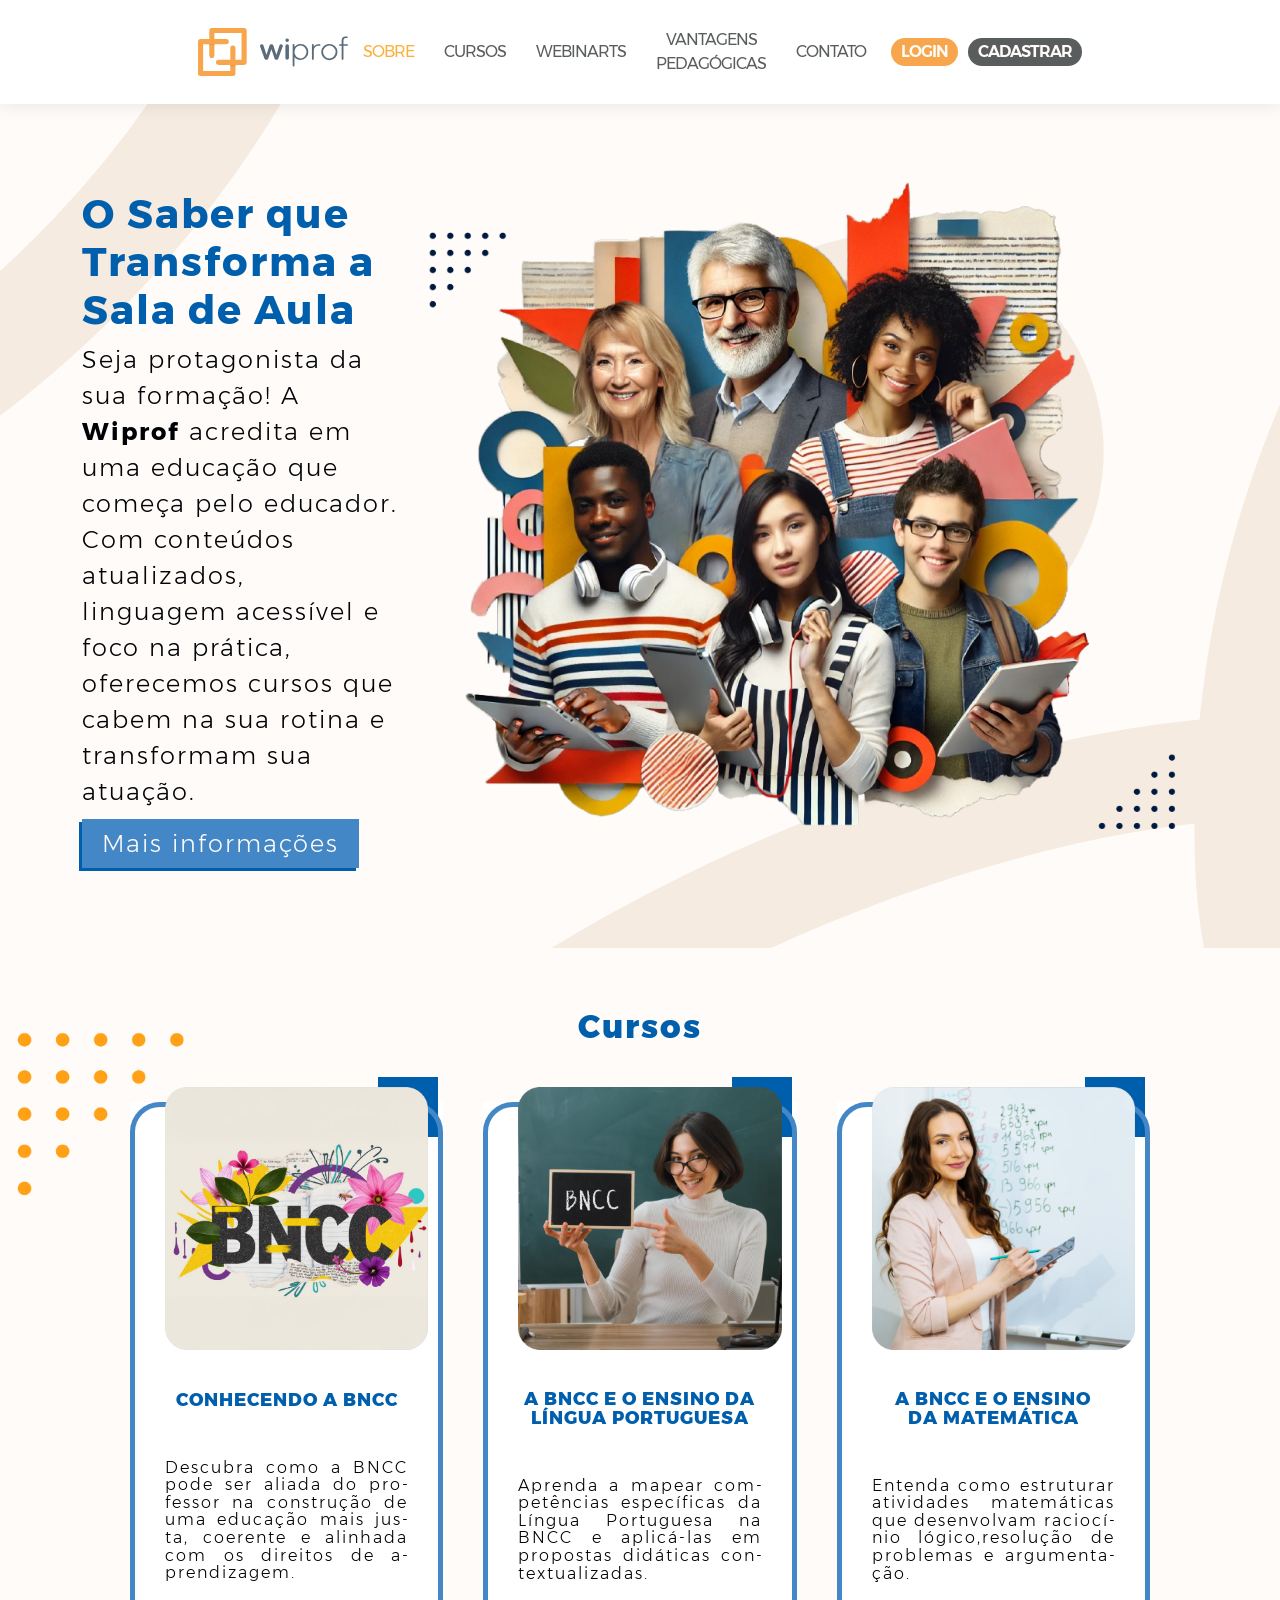
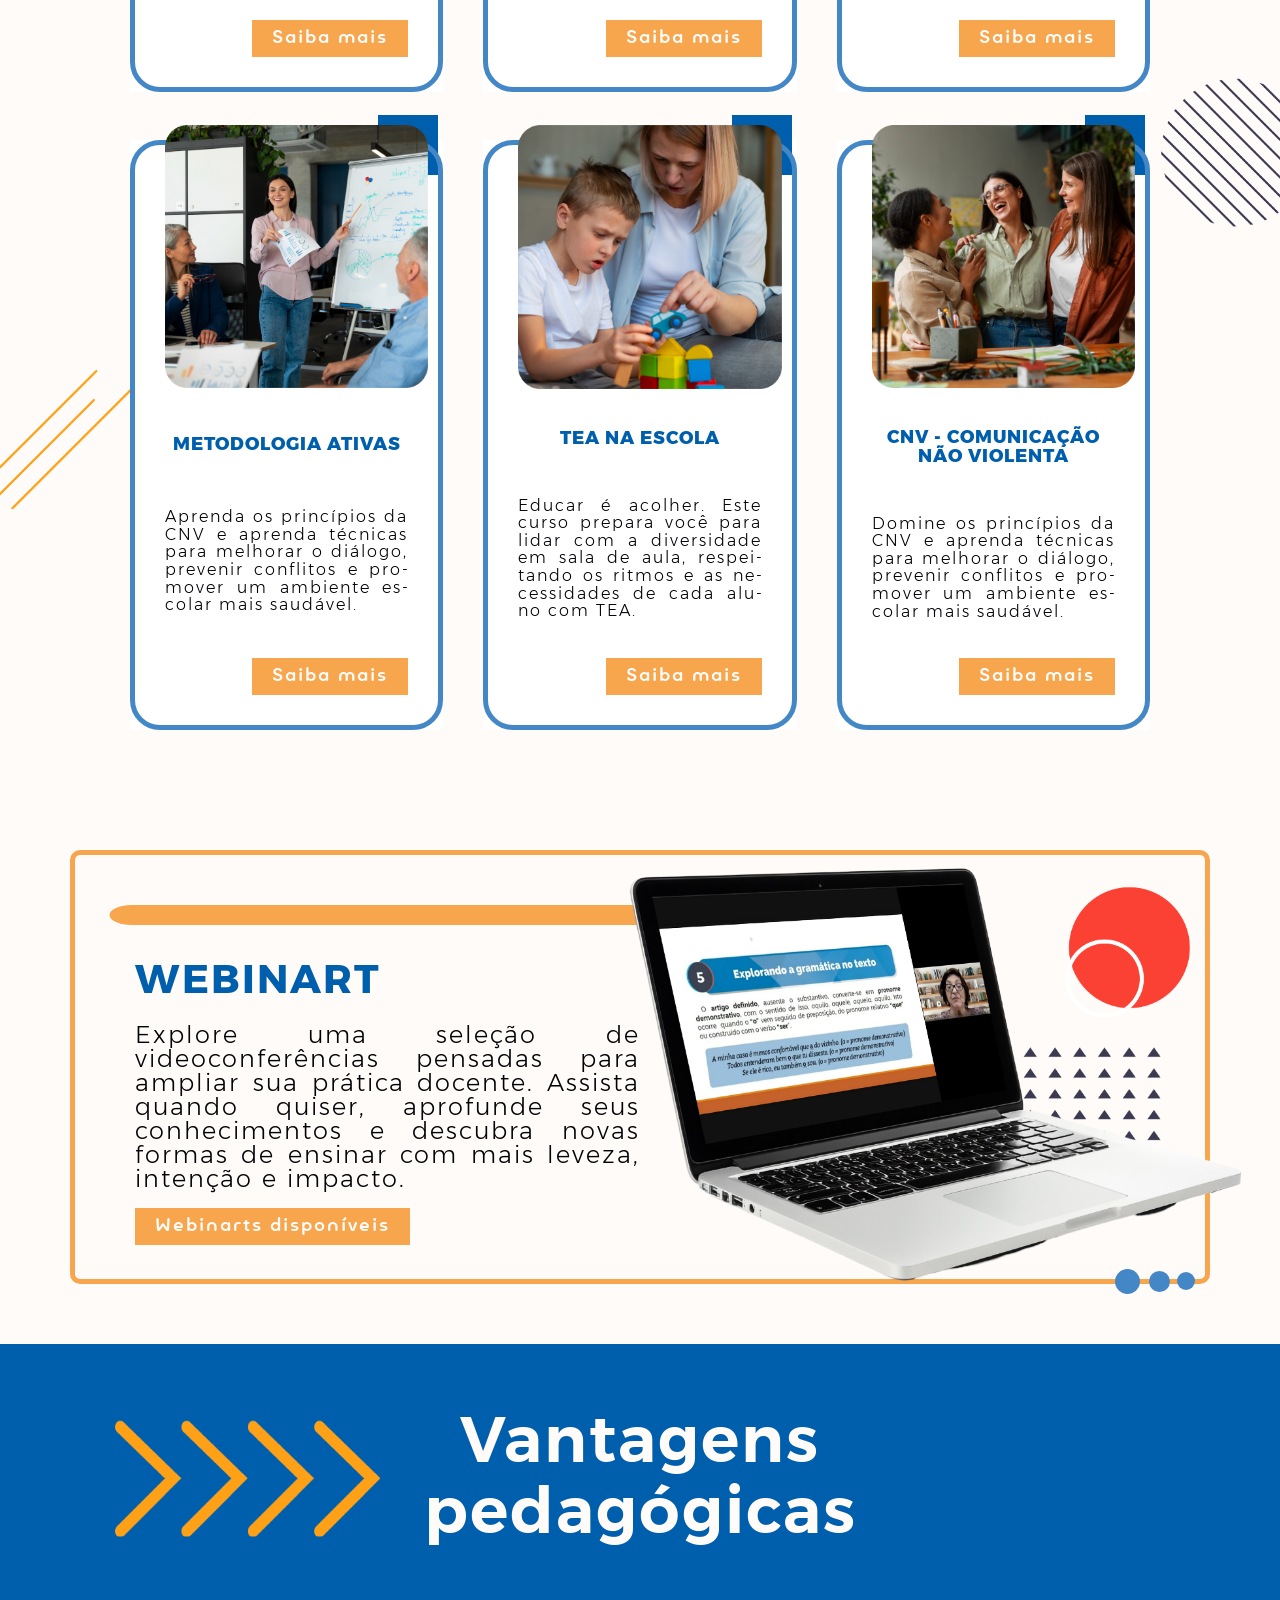
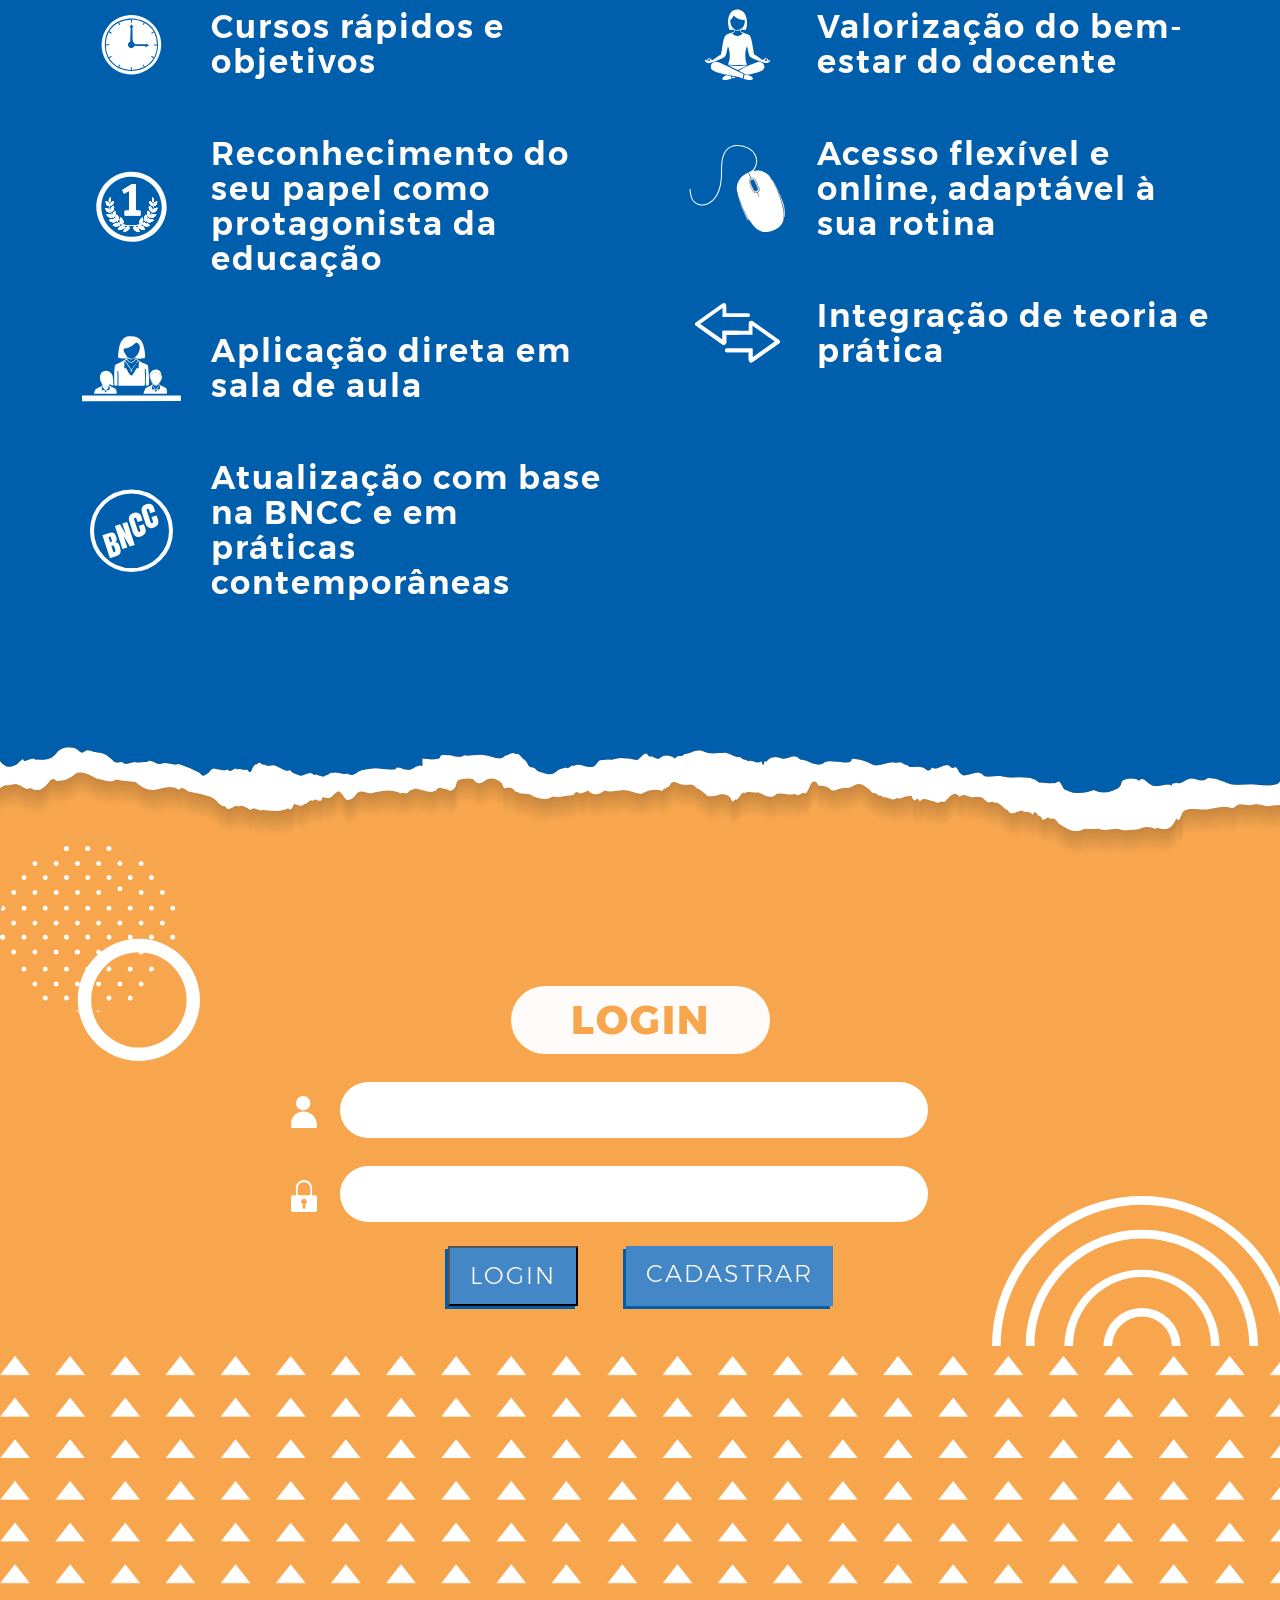
==== index.html @ 59563b8e "init" ====
<!doctype html>
<html lang="en">
  <head>
    <meta charset="utf-8" />
    <meta content="width=device-width, initial-scale=1.0" name="viewport" />
    <title>Index - Company Bootstrap Template</title>
    <meta name="description" content="" />
    <meta name="keywords" content="" />

    <!-- Favicons -->
    <link href="assets/img/favicon.png" rel="icon" />
    <link href="assets/img/apple-touch-icon.png" rel="apple-touch-icon" />

    <!-- Fonts -->
    <link href="https://fonts.googleapis.com" rel="preconnect" />
    <link href="https://fonts.gstatic.com" rel="preconnect" crossorigin />
    <link
      href="https://fonts.googleapis.com/css2?family=Roboto:ital,wght@0,100;0,300;0,400;0,500;0,700;0,900;1,100;1,300;1,400;1,500;1,700;1,900&family=Raleway:ital,wght@0,100;0,200;0,300;0,400;0,500;0,600;0,700;0,800;0,900;1,100;1,200;1,300;1,400;1,500;1,600;1,700;1,800;1,900&family=Nunito:ital,wght@0,200;0,300;0,400;0,500;0,600;0,700;0,800;0,900;1,200;1,300;1,400;1,500;1,600;1,700;1,800;1,900&display=swap"
      rel="stylesheet"
    />

    <!-- Vendor CSS Files -->
    <link
      href="assets/vendor/bootstrap/css/bootstrap.min.css"
      rel="stylesheet"
    />
    <link
      href="assets/vendor/bootstrap-icons/bootstrap-icons.css"
      rel="stylesheet"
    />
    <link href="assets/vendor/aos/aos.css" rel="stylesheet" />
    <link
      href="assets/vendor/glightbox/css/glightbox.min.css"
      rel="stylesheet"
    />
    <link href="assets/vendor/swiper/swiper-bundle.min.css" rel="stylesheet" />

    <script src="assets/components/WiCursoComponent.js" defer></script>
    <script src="assets/components/WiPedagogicalAdvantage.js" defer></script>

    <!-- Main CSS File -->
    <link href="assets/css/main.css" rel="stylesheet" />
  </head>

  <body class="index-page">
    <header id="header" class="header d-flex align-items-center sticky-top">
      <div
        class="container position-relative d-flex align-items-center justify-content-end justify-content-lg-center"
      >
        <nav id="navmenu" class="navmenu">
          <ul>
            <li>
              <img
                class="logo"
                src="assets/img/logo.svg"
                alt="logo do wiquadro"
              />
            </li>
            <li><a href="#project" class="active">Sobre</a></li>
            <li><a href="#locale">Cursos</a></li>
            <li><a href="#galery">Webinarts</a></li>
            <li>
              <a href="#contest">Vantagens<br />pedagógicas</a>
            </li>
            <li><a href="#student">Contato</a></li>
            <li><a class="header-button login" href="#student">LOGIN</a></li>
            <li>
              <a class="header-button signup" href="#student">CADASTRAR</a>
            </li>
          </ul>
          <i class="mobile-nav-toggle d-lg-none bi bi-list"></i>
        </nav>
      </div>
    </header>

    <!-- Hero Section -->
    <section id="hero" class="hero section">
      <div class="container">
        <div class="row">
          <div
            class="folder-item d-flex justify-content-center align-items-center"
          >
            <div class="text" data-aos="fade-right" data-aos-delay="100">
              <h1 class="secondary-color bold">
                O Saber que Transforma a Sala de Aula
              </h1>
              <p>
                Seja protagonista da sua formação! A
                <b class="bold">Wiprof</b> acredita em uma educação que começa
                pelo educador. Com conteúdos atualizados, linguagem acessível e
                foco na prática, oferecemos cursos que cabem na sua rotina e
                transformam sua atuação.
              </p>
              <a href="" class="btn-secondary"> Mais informações </a>
            </div>

            <div class="container" data-aos="fade-left" data-aos-delay="100">
              <img
                id="imagem-hero"
                src="assets/img/hero.png"
                alt="Imagem principal"
              />
            </div>
          </div>
        </div>
      </div>
    </section>
    <!-- /Hero Section -->

    <!-- Course Section -->
    <section id="course" class="course section">
      <img
        src="assets/img/top.png"
        alt="imagem de fundo cheio de bolinhas formando triangulo"
      />
      <img src="assets/img/middle-1.png" alt="três linhas amarelas paralelas" />
      <img
        src="assets/img/middle-2.png"
        alt=" linhas paralelas formando um circulo"
      />
      <div class="container" data-aos="fade-up" data-aos-delay="100">
        <div class="row position-relative">
          <div class="col-12">
            <h2 class="secondary-color text-center">Cursos</h2>

            <div class="swiper swiper-0 init-swiper mx-5">
              <div class="swiper-wrapper pt-5">
                <wi-curso
                  class="swiper-slide"
                  src="assets/img/cursos/1.png"
                  alt="curso conhecendo a bncc"
                  title="CONHECENDO A BNCC"
                  description="Des&shy;cu&shy;bra co&shy;mo a BNCC po&shy;de ser
                  a&shy;li&shy;a&shy;da do pro&shy;fes&shy;sor na cons&shy;tru&shy;ção
                  de u&shy;ma e&shy;du&shy;ca&shy;ção mais jus&shy;ta, co&shy;e&shy;ren&shy;te
                  e a&shy;li&shy;nha&shy;da com os di&shy;rei&shy;tos de
                  a&shy;pren&shy;di&shy;za&shy;gem."
                  button-text="Saiba mais"
                  href="/course.html#1"
                >
                </wi-curso>

                <wi-curso
                  class="swiper-slide"
                  src="assets/img/cursos/2.png"
                  alt="curso a bncc e o ensino da língua portuguesa"
                  title="A BNCC E O ENSINO DA<br>LÍNGUA PORTUGUESA"
                  description="A&shy;pren&shy;da a ma&shy;pe&shy;ar
                  com&shy;pe&shy;tên&shy;ci&shy;as e&shy;spe&shy;cí&shy;fi&shy;cas
                  da Língua Por&shy;tu&shy;gue&shy;sa na BNCC e a&shy;pli&shy;cá-las
                  em pro&shy;pos&shy;tas di&shy;dá&shy;ti&shy;cas
                  con&shy;tex&shy;tu&shy;a&shy;li&shy;za&shy;das."
                  button-text="Saiba mais"
                  href="/course.html#2"
                >
                </wi-curso>

                <wi-curso
                  class="swiper-slide"
                  src="assets/img/cursos/3.png"
                  alt="curso a bncc e o ensino<br>da matemática"
                  title="A BNCC E O ENSINO<br>DA MATEMÁTICA"
                  description="En&shy;ten&shy;da co&shy;mo es&shy;tru&shy;tu&shy;rar
                  a&shy;ti&shy;vi&shy;da&shy;des ma&shy;te&shy;má&shy;ti&shy;cas que
                  de&shy;sen&shy;vol&shy;vam ra&shy;ci&shy;o&shy;cí&shy;nio
                  ló&shy;gi&shy;co,re&shy;so&shy;lu&shy;ção de pro&shy;ble&shy;mas e
                  ar&shy;gu&shy;men&shy;ta&shy;ção."
                  button-text="Saiba mais"
                  href="/course.html#3"
                >
                </wi-curso>
              </div>
            </div>

            <div
              class="position-absolute swiper-button-prev swiper-button-prev-0"
            ></div>
            <div
              class="position-absolute swiper-button-next swiper-button-next-0"
            ></div>
          </div>
        </div>

        <div class="row position-relative">
          <div class="col-12">
            <div class="swiper swiper-1 init-swiper mx-5">
              <div class="swiper-wrapper pt-5">
                <wi-curso
                  class="swiper-slide"
                  src="assets/img/cursos/4.png"
                  alt="curso metodologia ativas"
                  title="METODOLOGIA ATIVAS"
                  description="A&shy;pren&shy;da os prin&shy;cí&shy;pi&shy;os da CNV e
                  a&shy;pren&shy;da téc&shy;ni&shy;cas pa&shy;ra me&shy;lho&shy;rar o
                  di&shy;á&shy;lo&shy;go, pre&shy;ve&shy;nir con&shy;fli&shy;tos e
                  pro&shy;mo&shy;ver um am&shy;bi&shy;en&shy;te es&shy;co&shy;lar 
                  ma&shy;is sa&shy;u&shy;dá&shy;vel."
                  button-text="Saiba mais"
                  href="/course.html#4"
                >
                </wi-curso>

                <wi-curso
                  class="swiper-slide"
                  src="assets/img/cursos/5.png"
                  alt="curso tea na escola"
                  title="TEA NA ESCOLA"
                  description="E&shy;du&shy;car é a&shy;co&shy;lher. Es&shy;te cur&shy;so
                    pre&shy;pa&shy;ra vo&shy;cê pa&shy;ra li&shy;dar com a
                    di&shy;ver&shy;si&shy;da&shy;de em sa&shy;la de au&shy;la,
                    res&shy;pei&shy;tan&shy;do os ri&shy;tmos e as
                    ne&shy;ces&shy;si&shy;da&shy;des de ca&shy;da a&shy;lu&shy;no
                    com TEA."
                  button-text="Saiba mais"
                  href="/course.html#5"
                >
                </wi-curso>

                <wi-curso
                  class="swiper-slide"
                  src="assets/img/cursos/6.png"
                  alt="curso cnv - comunicação não violenta"
                  title="CNV - COMUNICAÇÃO<br>NÃO VIOLENTA"
                  description="Do&shy;mi&shy;ne os prin&shy;cí&shy;pi&shy;os da CNV e
                  a&shy;pren&shy;da téc&shy;ni&shy;cas pa&shy;ra me&shy;lho&shy;rar o
                  di&shy;á&shy;lo&shy;go, pre&shy;ve&shy;nir con&shy;fli&shy;tos e
                  pro&shy;mo&shy;ver um am&shy;bi&shy;en&shy;te es&shy;co&shy;lar mais
                  sa&shy;u&shy;dá&shy;vel."
                  button-text="Saiba mais"
                  href="/course.html#6"
                >
                </wi-curso>
              </div>
            </div>

            <div
              class="position-absolute swiper-button-prev swiper-button-prev-1"
            ></div>
            <div
              class="position-absolute swiper-button-next swiper-button-next-1"
            ></div>
          </div>
        </div>
      </div>
    </section>
    <!-- /Course Section -->

    <!-- Webinart Section -->
    <section id="webinart" class="webinart section">
      <div class="container position-relative">
        <div class="row">
          <div
            class="folder-item d-flex justify-content-center align-items-center"
          >
            <div class="text" data-aos="fade-right" data-aos-delay="100">
              <h1 class="secondary-color bold">WEBINART</h1>
              <p>
                Explore uma seleção de videoconferências pensadas para ampliar
                sua prática docente. Assista quando quiser, aprofunde seus
                conhecimentos e descubra novas formas de ensinar com mais
                leveza, intenção e impacto.
              </p>
              <a href="" class="btn-tertiary"> Webinarts disponíveis </a>
            </div>

            <div class="container" data-aos="fade-left" data-aos-delay="100">
              <img src="assets/img/notebook.png" alt="Notebook aberto" />
            </div>
          </div>
        </div>

        <div class="balls"></div>
      </div>
    </section>
    <!-- /Webinart Section -->

    <!-- Advantages Section -->
    <section
      id="advantages"
      class="advantages section background-secondary pb-0"
    >
      <div class="container">
        <div
          class="ct-arrows d-flex align-items-center justify-content-center mb-5"
        >
          <div class="arrows"></div>
          <h1 class="text-center">Vantagens<br />pedagógicas</h1>
        </div>

        <div class="row-2 d-flex mt-5 gap-5">
          <div class="col-6 d-flex flex-column gap-5">
            <wi-pedagogical-advantage
              src="assets/img/icons/clock.svg"
              alt="Imagem de um relógio"
              description="Cursos rápidos e objetivos"
            >
            </wi-pedagogical-advantage>

            <wi-pedagogical-advantage
              src="assets/img/icons/first.svg"
              alt="Imagem de primeiro lugar"
              description="Reconhecimento do seu papel como protagonista da educação"
            >
            </wi-pedagogical-advantage>

            <wi-pedagogical-advantage
              src="assets/img/icons/class.svg"
              alt="Imagem professora e alunos"
              description="Aplicação direta em sala de aula"
            >
            </wi-pedagogical-advantage>

            <wi-pedagogical-advantage
              src="assets/img/icons/bncc.svg"
              alt="Imagem siglas BNCC"
              description="Atualização com base na BNCC e em práticas contemporâneas"
            >
            </wi-pedagogical-advantage>
          </div>

          <div class="col-6 d-flex flex-column gap-5">
            <wi-pedagogical-advantage
              src="assets/img/icons/ioga.svg"
              alt="Imagem pessoa medidanto"
              description="Valorização do bem-estar do docente"
            >
            </wi-pedagogical-advantage>

            <wi-pedagogical-advantage
              src="assets/img/icons/mouse.svg"
              alt="Imagem de um mouse"
              description="Acesso flexível e online, adaptável à sua rotina"
            >
            </wi-pedagogical-advantage>

            <wi-pedagogical-advantage
              src="assets/img/icons/setas.svg"
              alt="Imagem de setas se conectando"
              description="Integração de teoria e prática"
            >
            </wi-pedagogical-advantage>
          </div>
        </div>
      </div>
    </section>
    <!-- /Advantages Section -->

    <!-- Login Section -->
    <section id="login" class="login section background-tertiary pb-0">
      <img src="assets/img/barra.svg" alt="barra de fundo" />
      <div class="row position-relative">
        <div class="container">
          <div
            class="d-flex flex-column align-items-center justify-content-center"
          >
            <h1>LOGIN</h1>
            <form
              class="form w-100"
              data-name="Login"
              action="https://wiquadro.com.br/site/login"
              method="POST"
              name="wf-form-Login"
            >
              <div class="form-group">
                <label for="LoginForm_username">
                  <img src="assets/img/user.svg" alt="Icone de usuário" />
                </label>
                <input
                  type="email"
                  name="LoginForm[username]"
                  id="LoginForm_username"
                />
              </div>
              <div class="form-group pt-2 pb-4">
                <label for="LoginForm_password">
                  <img src="assets/img/lock.svg" alt="Icone de cadeado" />
                </label>
                <input
                  type="password"
                  name="LoginForm[password]"
                  id="LoginForm_password"
                />
              </div>

              <div class="d-flex justify-content-between z-1 gap-5">
                <button class="btn-secondary" type="submit">LOGIN</button>
                <a
                  class="btn-secondary"
                  href="http://wiquadro.com.br/site/registro/tipo/aluno"
                >
                  CADASTRAR
                </a>
              </div>
            </form>
          </div>
          <div class="bg-down"></div>
          <div class="bg-down-1"></div>
          <div class="bg-down-2"></div>
        </div>
      </div>
    </section>
    <!-- /Login Section -->

    <!-- Scroll Top -->
    <a
      href="#"
      id="scroll-top"
      class="scroll-top d-flex align-items-center justify-content-center"
      ><i class="bi bi-arrow-up-short"></i
    ></a>

    <!-- Vendor JS Files -->
    <script src="assets/vendor/bootstrap/js/bootstrap.bundle.min.js"></script>
    <script src="assets/vendor/aos/aos.js"></script>
    <script src="https://cdn.jsdelivr.net/npm/swiper@11/swiper-bundle.min.js"></script>
    <script src="assets/vendor/glightbox/js/glightbox.min.js"></script>

    <!-- Main JS File -->
    <script src="assets/js/main.js"></script>
  </body>
</html>
---- assets/css/main.css ----
/*--------------------------------------------------------------
# FONTS
--------------------------------------------------------------*/
@font-face {
  font-family: 'Montserrat';
  src: url('../fonts/Montserrat-Light.ttf');
  font-weight: 200;
}
@font-face {
  font-family: 'Montserrat';
  src: url('../fonts/Montserrat-Regular.ttf');
  font-weight: normal;
}
@font-face {
  font-family: 'Montserrat';
  src: url('../fonts/Montserrat-SemiBold.ttf');
  font-weight: 600;
}
@font-face {
  font-family: 'Montserrat';
  src: url('../fonts/Montserrat-Bold.ttf');
  font-weight: bold;
}
@font-face {
  font-family: 'Montserrat';
  src: url('../fonts/Montserrat-ExtraBold.ttf');
  font-weight: 800;
}
@font-face {
  font-family: 'Ultima Bold';
  src: url('../fonts/Ultima Bold.ttf');
}

:root {
  --default-font: "Montserrat",  system-ui, -apple-system, "Segoe UI", Roboto, "Helvetica Neue", Arial, "Noto Sans", "Liberation Sans", sans-serif, "Apple Color Emoji", "Segoe UI Emoji", "Segoe UI Symbol", "Noto Color Emoji";
  --heading-font: "Montserrat", sans-serif;
  --title-font: "Montserrat", sans-serif;
  --nav-font: "Montserrat",  sans-serif;
}

:root { 
  --default-color: #000205;
  --default-color-rgba: rgb(255, 255, 255, 0.9);
  --primary-color: #fefbf8;
  --secondary-color: #005fad;
  --tertiary-color: #f7a64d;
  --heading-color: #5a5d5e;
  --contrast-color: #4487c7;
}

/* Nav Menu Colors - The following color variables are used specifically for the navigation menu. They are separate from the global colors to allow for more customization options */
:root {
  --nav-color: #5a5d5e;  /* The default color of the main navmenu links */
  --nav-hover-color: #fbb03b; /* Applied to main navmenu links when they are hovered over or active */
  --nav-mobile-background-color: #ffffff; /* Used as the background color for mobile navigation menu */
  --nav-dropdown-background-color: #ffffff; /* Used as the background color for dropdown items that appear when hovering over primary navigation items */
  --nav-dropdown-color: #444444; /* Used secfor navigation links of the dropdown items in the navigation menu. */
  --nav-dropdown-hover-color: #fbb03b; /* Similar to --nav-hover-color, this color is applied to dropdown navigation links when they are hovered over. */
}

/*--------------------------------------------------------------
# General Styling & Shared Classes
--------------------------------------------------------------*/
* {
  font-family: "Montserrat", sans-serif;
  font-weight: normal;
  font-style: normal;
  letter-spacing: 2px;
  font-weight: 200;
}
body {
  color: var(--heading-color);
  background-color: var(--primary-color);
  font-family: var(--default-font);
  font-size: 1.5rem;
}

a {
  color: var(--accent-color);
  text-decoration: none;
  transition: 0.3s;
}

a:hover {
  color: color-mix(in srgb, var(--accent-color), transparent 25%);
  text-decoration: none;
}

h1,
h2,
h3,
h4,
h5,
h6 {
  font-family: var(--heading-font);
  font-weight: 800;
}


.m-0 {
  margin: 0;
}
.p-1 {
  padding: 5px;
}
.text-1 {
  font-size: 1rem;
  text-wrap: nowrap;
}
.text-2 {
  font-size: 2.5rem;
}
.flex-row-reverse {
  flex-direction: row-reverse !important;
}


/*--------------------------------------------------------------
# Global Header
--------------------------------------------------------------*/
.text-justify {
  text-align: justify;
}

.header {
  color: var(--primary-color);
  background-color: var(--default-color-rgba);
  padding: 10px 0;
  transition: all 0.5s;
  z-index: 997;
  box-shadow: 0px 0 18px rgba(0, 0, 0, 0.1);
}

.header .logo {
  line-height: 1;
  width: 150px;
}

.header .logo img {
  max-height: 36px;
  margin-right: 8px;
}

.header .logo h1 {
  font-size: 26px;
  margin: 0;
  font-weight: 700;
  text-transform: uppercase;
  color: var(--primary-color);
}

.header .logo span {
  color: var(--accent-color);
  font-size: 26px;
}

.header .header-social-links {
  padding: 0 0 0 15px;
}

.header .header-social-links a {
  color: color-mix(in srgb, var(--primary-color), transparent 40%);
  padding-left: 10px;
  display: inline-block;
  transition: 0.3s;
  font-size: 16px;
}

.header .header-social-links a i {
  line-height: 0px;
}

@media (max-width: 1200px) {
  .header .logo {
    order: 1;
  }

  .header .logo h1 {
    font-size: 24px;
  }

  .header .header-social-links {
    order: 2;
    padding: 0 15px 0 0;
  }

  .header .navmenu {
    order: 3;
  }
}

/*--------------------------------------------------------------
# Components
--------------------------------------------------------------*/
.bold {
  font-weight: bold;
}
.secondary-color {
  color: var(--secondary-color);
}
.btn-secondary {
  background-color: var(--contrast-color);
  color: var(--primary-color) !important;
  padding: 10px 20px;
  box-shadow: -3px 3px var(--secondary-color);
}
.btn-tertiary {
  background-color: var(--tertiary-color);
  color: var(--primary-color) !important;
  padding: 10px 20px;
  font-family: 'Ultima Bold', sans-serif;
}

/*--------------------------------------------------------------
# Navigation Menu
--------------------------------------------------------------*/
.navmenu .header-button {
  border-radius: 20px;
  padding: 2px 10px;
  color: var(--primary-color);
  font-family: var(--heading-font);
  font-weight: 600;
  margin-left: 10px;
}
.navmenu .header-button:hover {
  color: var(--primary-color);
}
.navmenu .header-button.login,
.navmenu .header-button.login.active {
  background-color: var(--tertiary-color);
  color: var(--primary-color);
  padding: 2px 10px;
}
.navmenu .header-button.signup,
.navmenu .header-button.signup.active {
  background-color: var(--heading-color);
  color: var(--primary-color);
  padding: 2px 10px;
}

/* Navmenu - Desktop */
@media (min-width: 992px) {
  .navmenu {
    padding: 0;
  }

  .navmenu ul {
    margin: 0;
    padding: 0;
    display: flex;
    list-style: none;
    align-items: center;
  }

  .navmenu li {
    position: relative;
  }

  .navmenu a,
  .navmenu a:focus {
    text-align: center;
    color: var(--nav-color);
    padding: 18px 15px;
    font-size: 1rem;
    font-family: var(--nav-font);
    text-transform: uppercase;
    font-weight: normal;
    display: flex;
    align-items: center;
    justify-content: space-between;
    white-space: nowrap;
    transition: 0.3s;
    letter-spacing: -1px;
  }

  .navmenu a i,
  .navmenu a:focus i {
    font-size: 12px;
    line-height: 0;
    margin-left: 5px;
    transition: 0.3s;
  }

  .navmenu li:hover>a,
  .navmenu .active,
  .navmenu .active:focus {
    color: var(--nav-hover-color);
  }

  .navmenu .dropdown ul {
    margin: 0;
    padding: 10px 0;
    background: var(--nav-dropdown-background-color);
    display: block;
    position: absolute;
    visibility: hidden;
    left: 14px;
    top: 130%;
    opacity: 0;
    transition: 0.3s;
    border-radius: 4px;
    z-index: 99;
    box-shadow: 0px 0px 30px rgba(0, 0, 0, 0.1);
  }

  .navmenu .dropdown ul li {
    min-width: 200px;
  }

  .navmenu .dropdown ul a {
    padding: 10px 20px;
    font-size: 15px;
    text-transform: none;
    color: var(--nav-dropdown-color);
  }

  .navmenu .dropdown ul a i {
    font-size: 12px;
  }

  .navmenu .dropdown ul a:hover,
  .navmenu .dropdown ul .active:hover,
  .navmenu .dropdown ul li:hover>a {
    color: var(--nav-dropdown-hover-color);
  }

  .navmenu .dropdown:hover>ul {
    opacity: 1;
    top: 100%;
    visibility: visible;
  }

  .navmenu .dropdown .dropdown ul {
    top: 0;
    left: -90%;
    visibility: hidden;
  }

  .navmenu .dropdown .dropdown:hover>ul {
    opacity: 1;
    top: 0;
    left: -100%;
    visibility: visible;
  }
}

/* Navmenu - Mobile */
@media (max-width: 991px) {
  .mobile-nav-toggle {
    color: var(--nav-color);
    font-size: 28px;
    line-height: 0;
    margin-right: 10px;
    cursor: pointer;
    transition: color 0.3s;
  }

  .navmenu {
    padding: 0;
    z-index: 9997;
    display: flex;
    align-items: center;
  }

  .navmenu ul {
    display: none;
    list-style: none;
    position: absolute;
    inset: 60px 20px 20px 20px;
    padding: 10px 0;
    margin: 0;
    border-radius: 6px;
    background-color: var(--nav-mobile-background-color);
    overflow-y: auto;
    transition: 0.3s;
    z-index: 9998;
    box-shadow: 0px 0px 30px rgba(0, 0, 0, 0.1);
  }

  .navmenu a,
  .navmenu a:focus {
    color: var(--nav-dropdown-color);
    padding: 10px 20px;
    font-family: var(--nav-font);
    font-size: 1.7rem;
    font-weight: 500;
    display: flex;
    align-items: center;
    justify-content: space-between;
    white-space: nowrap;
    transition: 0.3s;
  }

  .navmenu a i,
  .navmenu a:focus i {
    font-size: 12px;
    line-height: 0;
    margin-left: 5px;
    width: 30px;
    height: 30px;
    display: flex;
    align-items: center;
    justify-content: center;
    border-radius: 50%;
    transition: 0.3s;
    background-color: color-mix(in srgb, var(--accent-color), transparent 90%);
  }

  .navmenu a i:hover,
  .navmenu a:focus i:hover {
    background-color: var(--accent-color);
    color: var(--contrast-color);
  }

  .navmenu a:hover,
  .navmenu .active,
  .navmenu .active:focus {
    color: var(--nav-dropdown-hover-color);
  }

  .navmenu .active i,
  .navmenu .active:focus i {
    background-color: var(--accent-color);
    color: var(--contrast-color);
    transform: rotate(180deg);
  }

  .navmenu .dropdown ul {
    position: static;
    display: none;
    z-index: 99;
    padding: 10px 0;
    margin: 10px 20px;
    background-color: var(--nav-dropdown-background-color);
    border: 1px solid color-mix(in srgb, var(--default-color), transparent 90%);
    box-shadow: none;
    transition: all 0.5s ease-in-out;
  }

  .navmenu .dropdown ul ul {
    background-color: rgba(33, 37, 41, 0.1);
  }

  .navmenu .dropdown>.dropdown-active {
    display: block;
    background-color: rgba(33, 37, 41, 0.03);
  }

  .mobile-nav-active {
    overflow: hidden;
  }

  .mobile-nav-active .mobile-nav-toggle {
    color: #fff;
    position: absolute;
    font-size: 32px;
    top: 15px;
    right: 15px;
    margin-right: 0;
    z-index: 9999;
  }

  .mobile-nav-active .navmenu {
    position: fixed;
    overflow: hidden;
    inset: 0;
    background: rgba(33, 37, 41, 0.8);
    transition: 0.3s;
  }

  .mobile-nav-active .navmenu>ul {
    display: block;
  }
}

/*--------------------------------------------------------------
# Scroll Top Button
--------------------------------------------------------------*/
.scroll-top {
  position: fixed;
  visibility: hidden;
  opacity: 0;
  right: 15px;
  bottom: 15px;
  z-index: 99999;
  background-color: var(--heading-color);
  width: 40px;
  height: 40px;
  border-radius: 4px;
  transition: all 0.4s;
}

.scroll-top i {
  font-size: 24px;
  color: var(--primary-color);
  line-height: 0;
}

.scroll-top:hover {
  background-color: color-mix(in srgb, var(--heading-color), transparent 20%);
  color: var(--contrast-color);
}

.scroll-top.active {
  visibility: visible;
  opacity: 1;
}

/*--------------------------------------------------------------
# Disable aos animation delay on mobile devices
--------------------------------------------------------------*/
@media screen and (max-width: 768px) {
  [data-aos-delay] {
    transition-delay: 0 !important;
  }
}

/*--------------------------------------------------------------
# Global Sections
--------------------------------------------------------------*/
section,
.section {
  color: var(--default-color);
  background-color: var(--primary-color);
  padding: 60px 0;
  scroll-margin-top: 100px;
  overflow-x: clip;
}

.background-secondary {
  background-color: var(--secondary-color);
  color: var(--primary-color);
}
.background-secondary {
  background-color: var(--secondary-color);
  color: var(--primary-color);
}

.background-tertiary {
  background-color: var(--tertiary-color);
  color: var(--primary-color);
}

@media (max-width: 1199px) {
  section,
  .section {
    scroll-margin-top: 66px;
  }
}

/*--------------------------------------------------------------
# Hero Sections
--------------------------------------------------------------*/
#hero {
  background-image: url(../img/bg-hero.svg);
  background-size: cover;
}
#hero .text {
  width: 40%;
}
#hero img {
  width: 100%;
}
@media (max-width: 1199px) {
  .folder-item {
    flex-direction: column-reverse;
  }
  #hero .text {
    width: 100%;
  }
}

/*--------------------------------------------------------------
# Course Sections
--------------------------------------------------------------*/
#course {
  position: relative;
}
#course > img {
  position: absolute;
  width: 20%;
}
#course > img:nth-child(2) {
  left: 0;
  top: 70%;
  transform: translateX(-20%);
}
#course > img:nth-child(3) {
  right: 0;
  top: 50%;
  transform: translateX(50%);
}
/* #course article {
  padding: 0 30px 30px 30px;
  border-radius: 30px;
  border: 5px solid var(--contrast-color);
  display: flex;
  flex-direction: column;
  justify-content: space-between;
  min-height: 550px;
}
#course article span {
  position: relative;
  margin-top: -20px;
  margin-left: -0px;
  width: calc(100% + 20px);
}
#course article span img {
  width: 100%;
}
#course article span:before {
  content: '';
  position: absolute;
  width: 60px;
  height: 60px;
  top: -10px;
  right: -10px;
  background-color: var(--secondary-color);
  z-index: -1;
}
#course article b {
  margin: 10px 0;
  letter-spacing: 1px;
  line-height: 1.2rem;
  text-align: center;
  font-weight: 800;
  color: var(--secondary-color);
}
#course article p {
  text-align: justify;
  hyphens: manual;
  line-height: 1.1rem;
  font-weight: 200;
  font-size: 1rem;
  color: var(--default-color);
}
#course article a {
  align-self: end;
} */
#course .swiper-button-next,
#course .swiper-button-prev {
  transform: scale(2.5);
}
#course .swiper-button-prev:after,
#course .swiper-button-next:after {
  content: '';
  width: 100px;
  height: 45px;
  display: flex;
  align-items: center;
  justify-content: center;
  background-image: url(../img/btn-arrow.png);
  background-position: top;
  background-size: 37px 43px;
}
#course .swiper-button-prev:after {
  transform: rotate(180deg);
}

.swiper-slide {
  text-align: center;
  font-size: 18px;
  background: #fff;
  display: flex;
  justify-content: center;
  align-items: center;
}

/*--------------------------------------------------------------
# Webinart Sections
--------------------------------------------------------------*/
#webinart > .container {
  border-radius: 10px;
  padding: 0 60px;
  border: 5px solid var(--tertiary-color);
}
#webinart .text:before {
  content: '';
  position: absolute;
  top: -50px;
  left: 025%;
  transform: scaleX(2.2);
  width: 50%;
  height: 20px;
  background-color: var(--tertiary-color);
  border-radius: 50px;
}
#webinart .text {
  width: 50%;
  position: relative;
  text-align: justify;
  line-height: 1.5rem;
  margin: 100px 0 40px 0;
}
#webinart p {
  margin: 20px 0;
}
#webinart > .container .container {
  position: relative;
  height: 300px;
  width: 50%;
}
#webinart img {
  position: absolute;
  margin-left: -50px;
  top: -125px;
  width: 675px;
}
#webinart a {
  white-space:  nowrap;
  font-size: 1.1rem;
}
#webinart .balls {
  position: absolute;
  bottom: -11px;
  right: 10px;
  z-index: 100;
  width: 18px;
  height: 18px;
  border-radius: 100%;
  background-color: var(--contrast-color);
}
#webinart .balls:before {
  content: '';
  position: absolute;
  bottom: -2px;
  right: 25px;
  z-index: 100;
  width: 21px;
  height: 21px;
  border-radius: 100%;
  background-color: var(--contrast-color);
}
#webinart .balls:after {
  content: '';
  position: absolute;
  bottom: -4px;
  right: 55px;
  z-index: 100;
  width: 25px;
  height: 25px;
  border-radius: 100%;
  background-color: var(--contrast-color);
}
@media (max-width: 1199px) {
  #webinart > .container .container {
    max-height: 300px;
    height: max-content;
    width: 100%;
    display: flex;
    align-items: center;
    justify-content: center;
  }
  #webinart .text {
    margin: 60px 0 30px 0;
  }
  #webinart img {
    position: initial;
    width: 100%;
    max-width: 675px;
  }
  .folder-item {
    flex-direction: column-reverse;
  }
  #webinart .text {
    width: 100%;
  }
}
@media (max-width: 501px) {
  #webinart .text:before {
    height: 15px;
  }
}

/*--------------------------------------------------------------
# Advantages Sections
--------------------------------------------------------------*/

#advantages .ct-arrows {
  position: relative;
}
#advantages .arrows {
  position: absolute;
  width: 331px;
  height: 145px;
  left: 0;
  transform: scale(0.8);
  background-image: url(../img/seta-amarela.png);
}
#advantages h1 {
  font-family: 'Montserrat', sans-serif;
  font-weight: 600;
  font-size: 4rem;
  line-height: 4.4rem;
}

@media (max-width: 1199px) {
  #advantages .row-2 {
    flex-direction: column;
  }
  #advantages .row-2 > div {
    width: 100%;
  }
  #advantages .ct-arrows {
    position: unset;
    flex-direction: column;
  }
  #advantages .arrows {
    position: relative;
  }
}


/*--------------------------------------------------------------
# Login Sections
--------------------------------------------------------------*/
#login {
  padding-top: 0;
}
#login .row {
  padding-bottom: 300px;
}
#login h1 {
  background-color: var(--primary-color);
  color: var(--tertiary-color);
  padding: 10px 60px;
  border-radius: 50px;
  font-family: 'Montserrat', sans-serif;
}
#login form {
  display: grid;
  place-items: center;
}
#login form label img{
  width: 32px;
  height: 32px;
  margin-right: 10px;
}
#login form .form-group {
  display: flex;
  align-items: center;
  margin-top: 20px;
  width: 50%;
  transform: translateX(-32px);
  gap: 10px;
}
#login form input {
  border: none;
  padding: 10px 0;
  padding-left: 50px;
  border-radius: 50px;
  width: 100%
}
#login .bg-down {
  position: absolute;
  bottom: 0;
  width: 100%;
  height: 250px;
  background-image: url(../img/bg-login.png);
  background-size: auto 100%;
  z-index: 0;
}
#login .bg-down-1{
  position: absolute;
  top: -140px;
  width: 200px;
  background-repeat: no-repeat;
  background-image: url(../img/bg-login-1.svg);
  height: 50%;
}
#login .bg-down-2{
  position: absolute;
  bottom: 0px;
  right: 0;
  width: 300px;
  background-repeat: no-repeat;
  background-image: url(../img/bg-login-2.svg);
  height: 410px;
}
@media (max-width: 1199px) {
  #login form .form-group {
    width: 80%;
  }
}

footer {
  height: 300px;
  width: 100%;
  background-color: var(--tertiary-color);
}
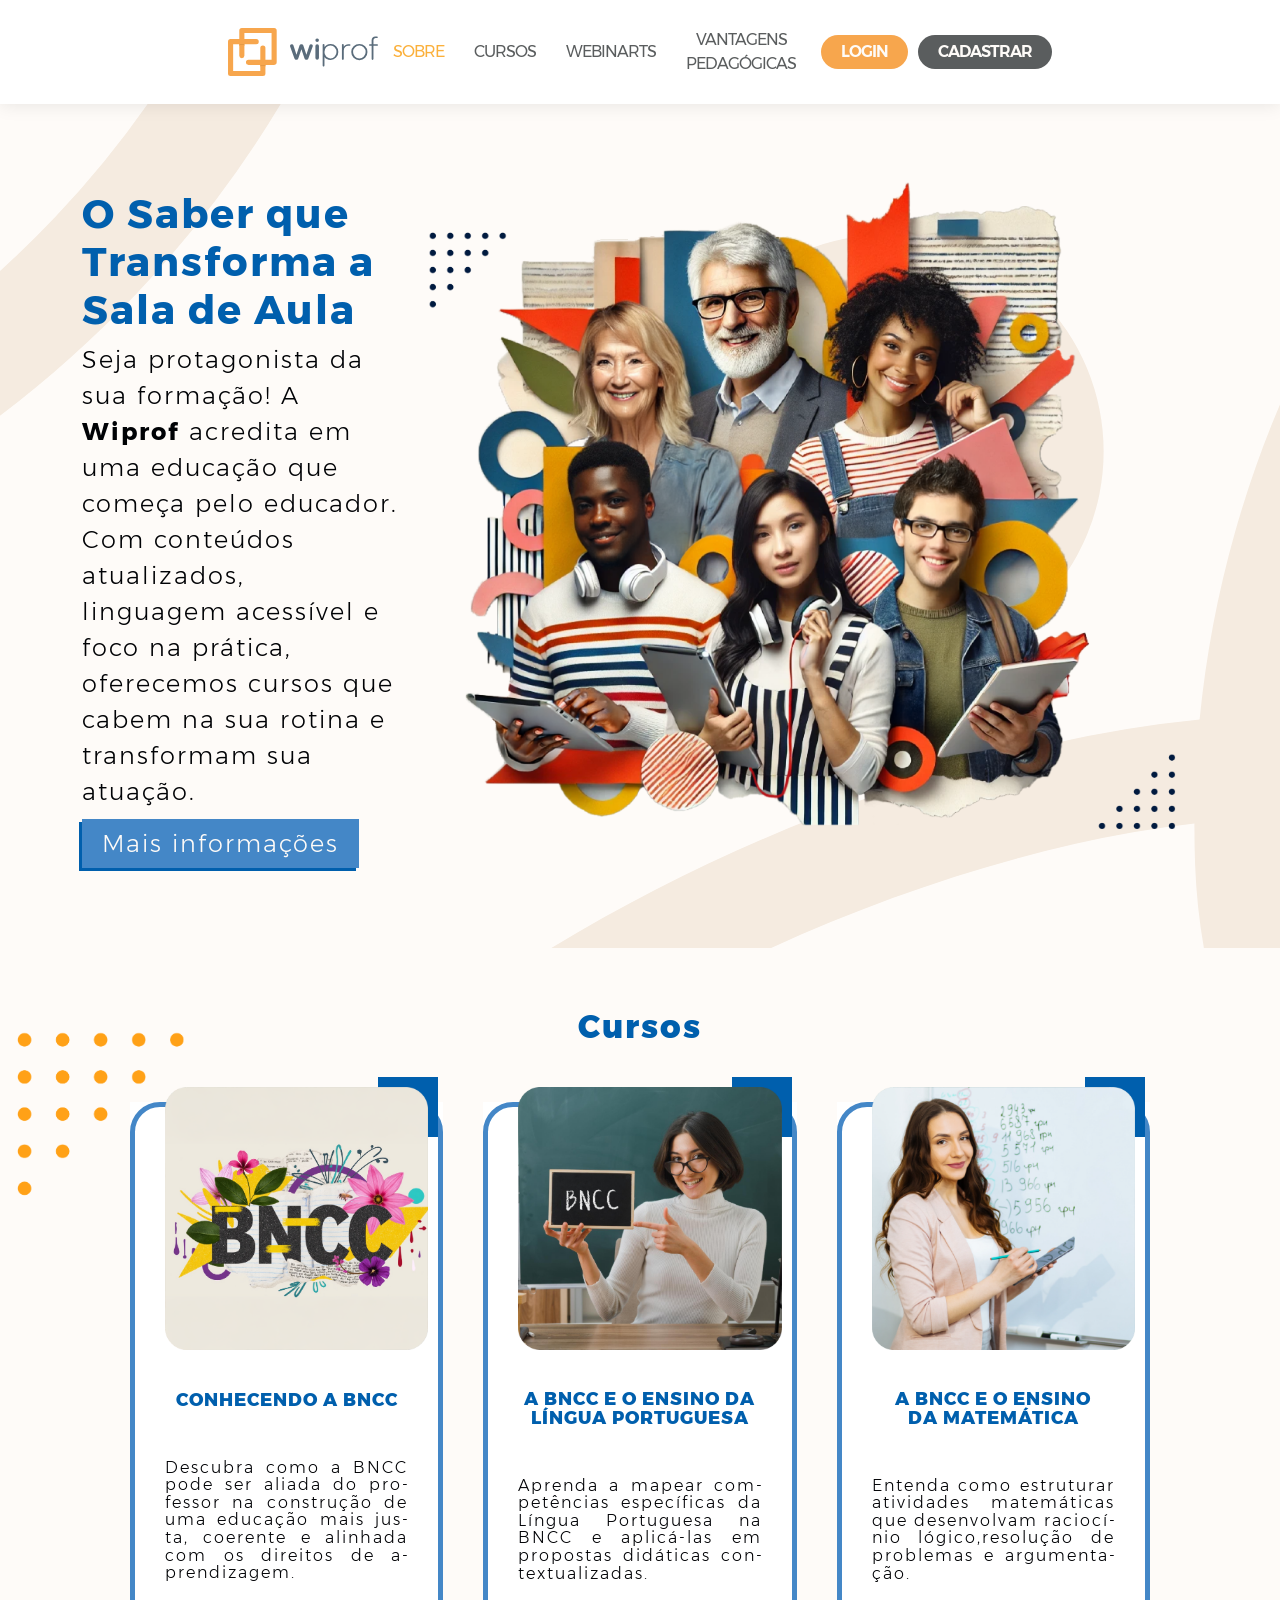
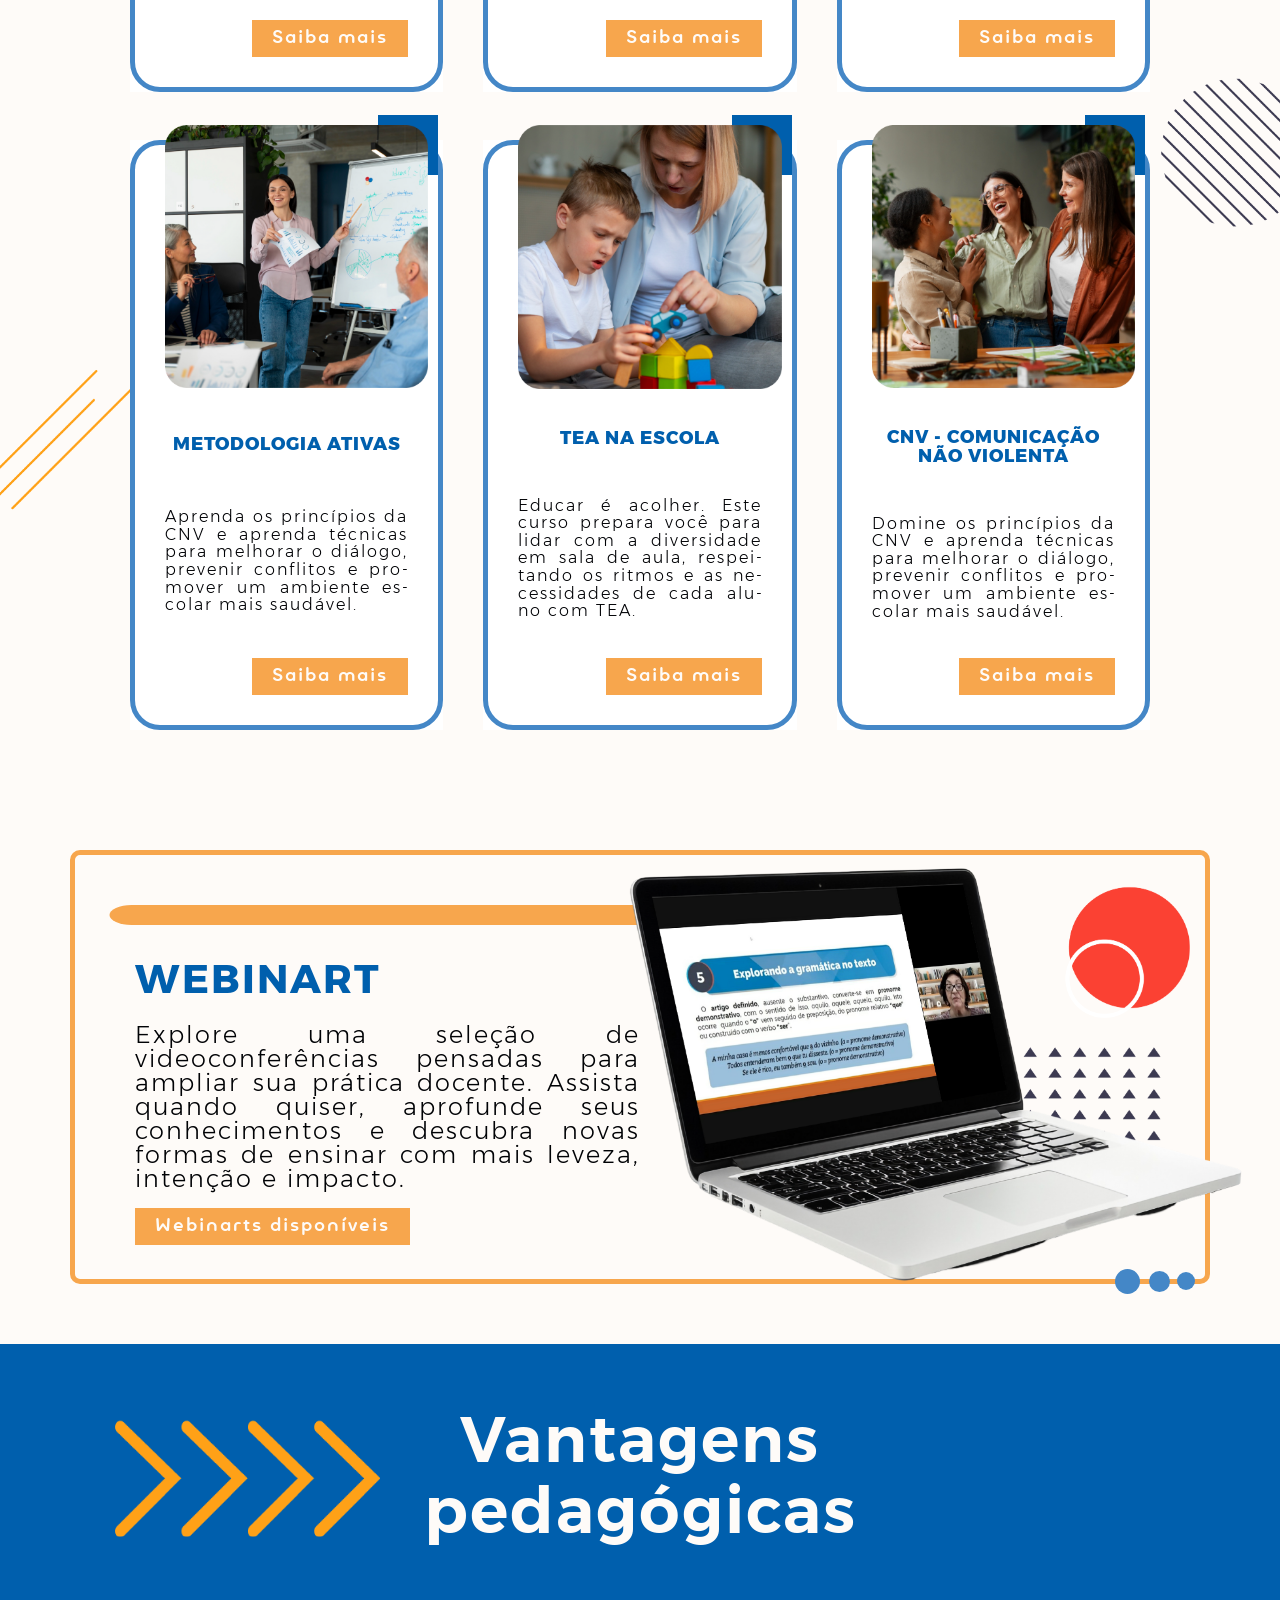
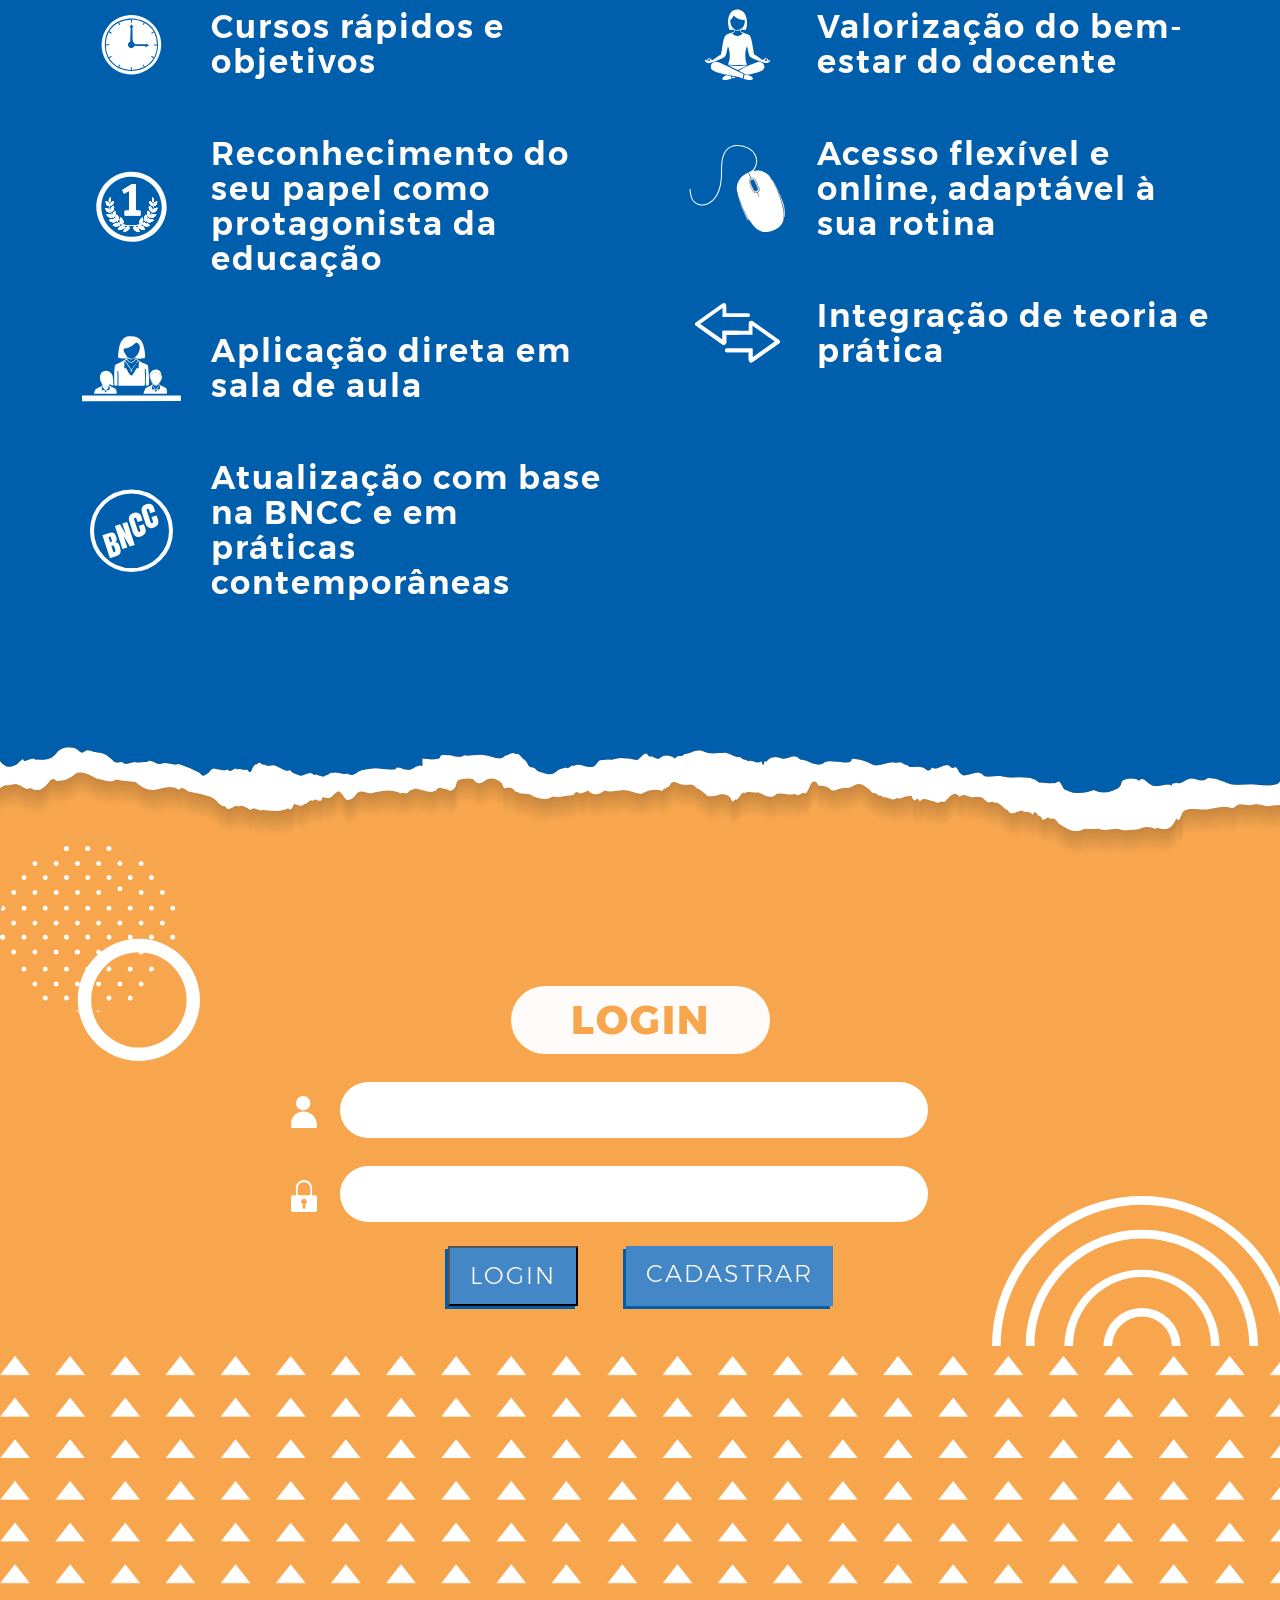
==== commit 0ec360ee: "ajuste no layout" ====
--- a/index.html
+++ b/index.html
@@ -56,16 +56,16 @@
                 alt="logo do wiquadro"
               />
             </li>
-            <li><a href="#project" class="active">Sobre</a></li>
-            <li><a href="#locale">Cursos</a></li>
-            <li><a href="#galery">Webinarts</a></li>
+            <li><a href="#hero" class="active">Sobre</a></li>
+            <li><a href="#course">Cursos</a></li>
+            <li><a href="#webinart">Webinarts</a></li>
             <li>
-              <a href="#contest">Vantagens<br />pedagógicas</a>
+              <a href="#advantages">Vantagens<br />pedagógicas</a>
             </li>
-            <li><a href="#student">Contato</a></li>
-            <li><a class="header-button login" href="#student">LOGIN</a></li>
+            <!-- <li><a href="#student">Contato</a></li> -->
+            <li><a class="header-button login" href="#login">LOGIN</a></li>
             <li>
-              <a class="header-button signup" href="#student">CADASTRAR</a>
+              <a class="header-button signup" href="#login">CADASTRAR</a>
             </li>
           </ul>
           <i class="mobile-nav-toggle d-lg-none bi bi-list"></i>
--- a/assets/css/main.css
+++ b/assets/css/main.css
@@ -229,13 +229,13 @@
 .navmenu .header-button.login.active {
   background-color: var(--tertiary-color);
   color: var(--primary-color);
-  padding: 2px 10px;
+  padding: 5px 20px;
 }
 .navmenu .header-button.signup,
 .navmenu .header-button.signup.active {
   background-color: var(--heading-color);
   color: var(--primary-color);
-  padding: 2px 10px;
+  padding: 5px 20px;
 }
 
 /* Navmenu - Desktop */
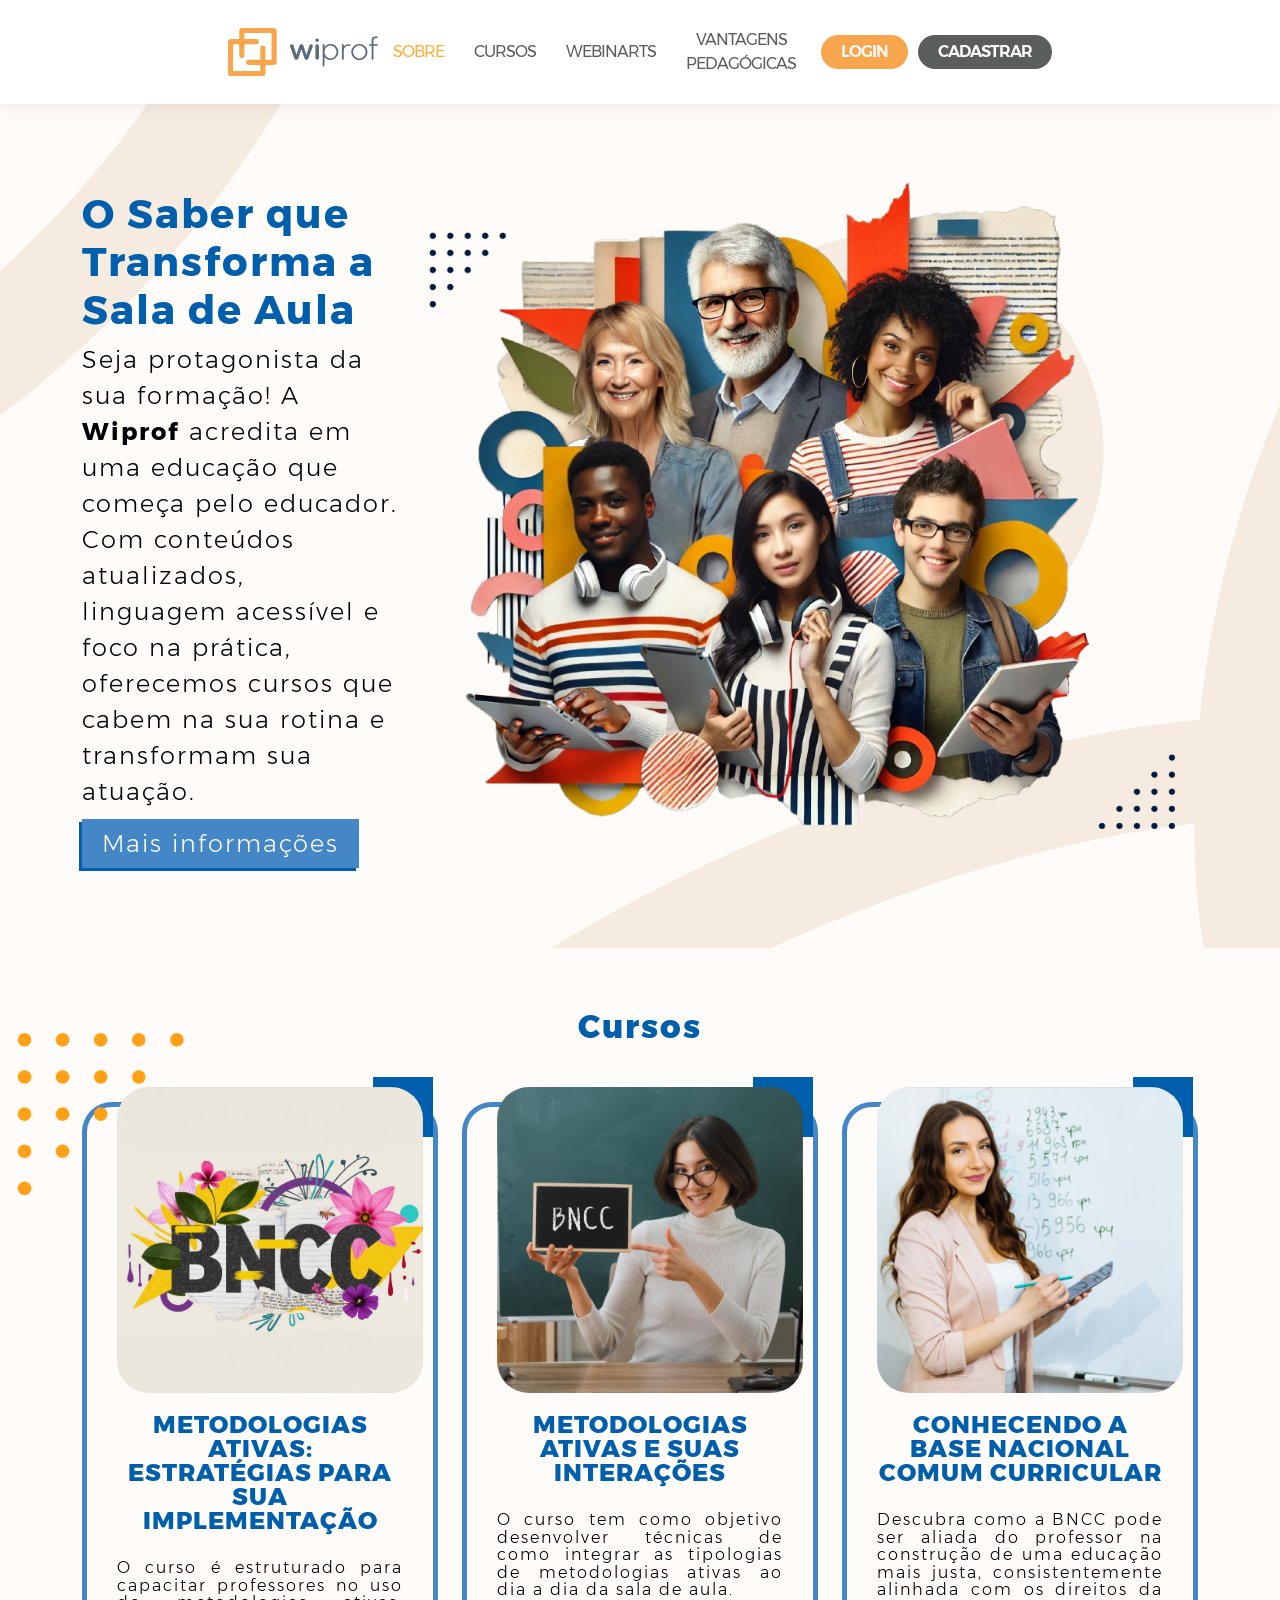
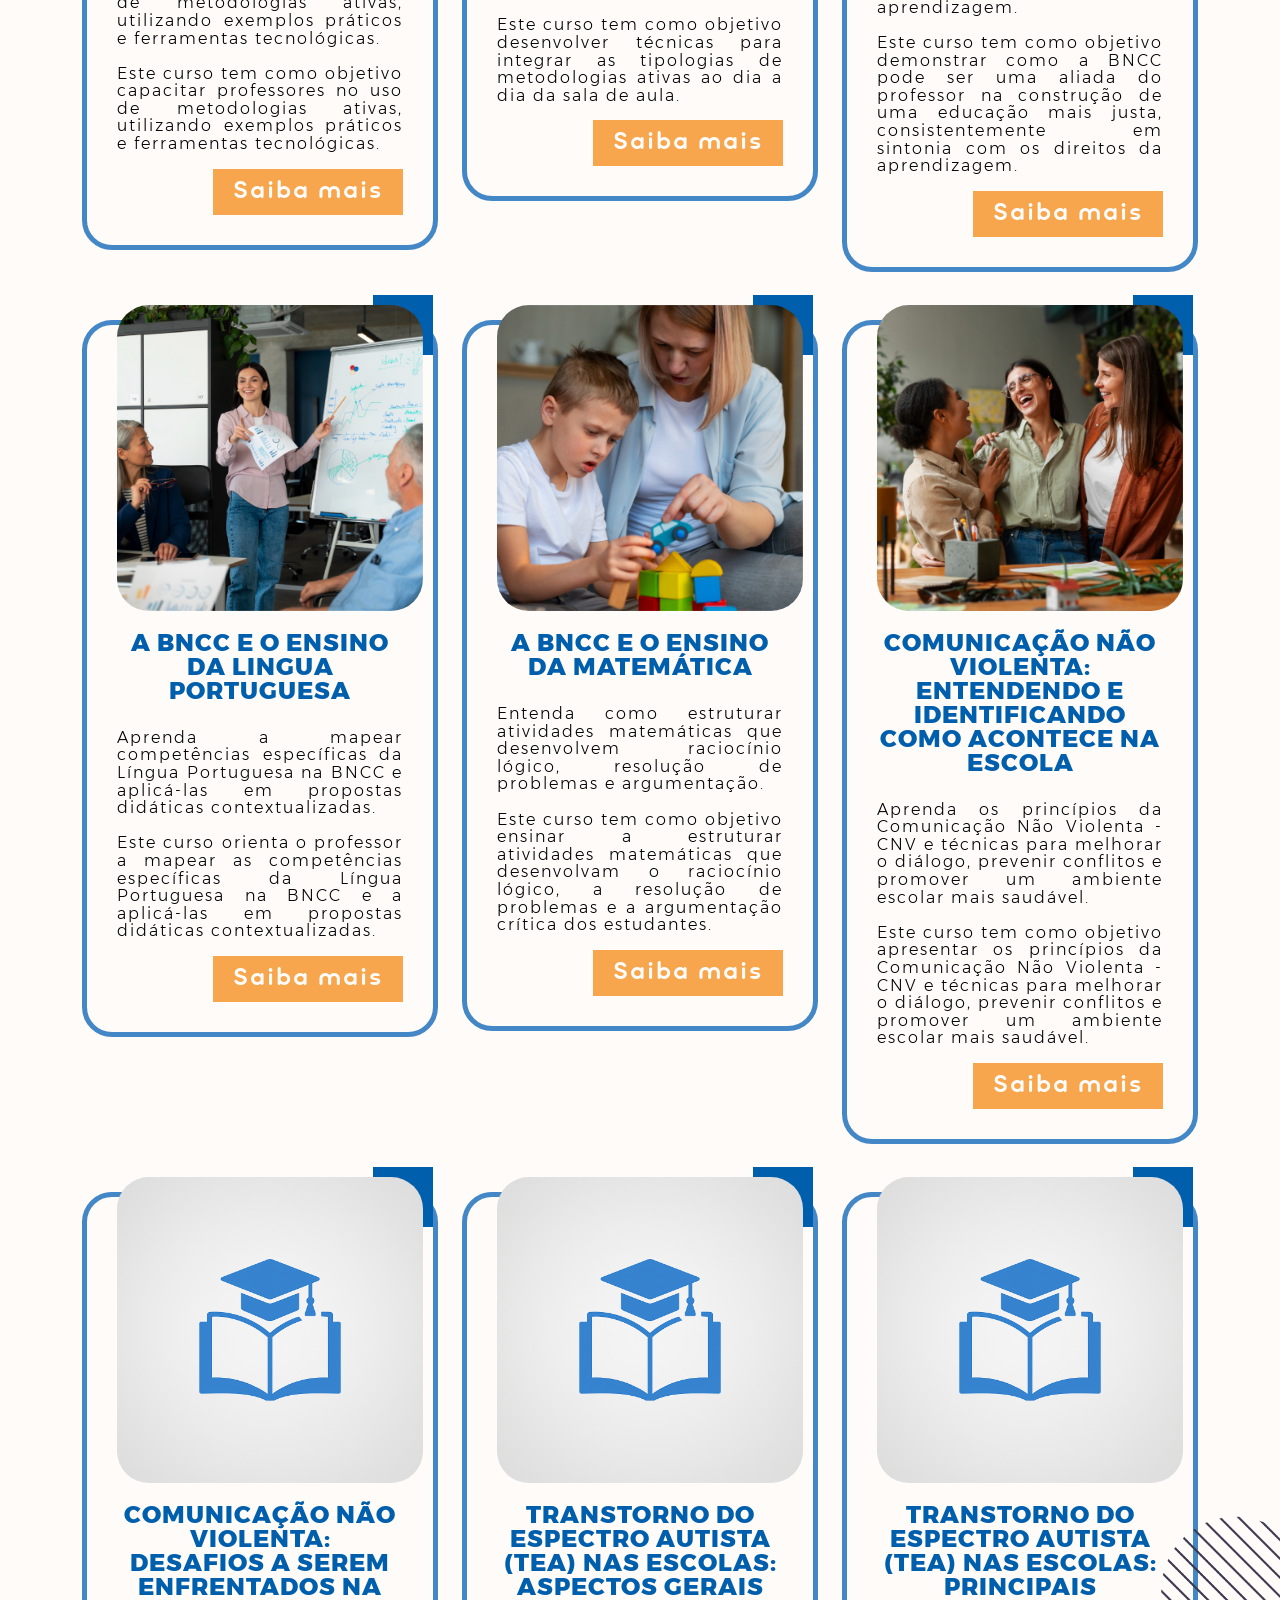
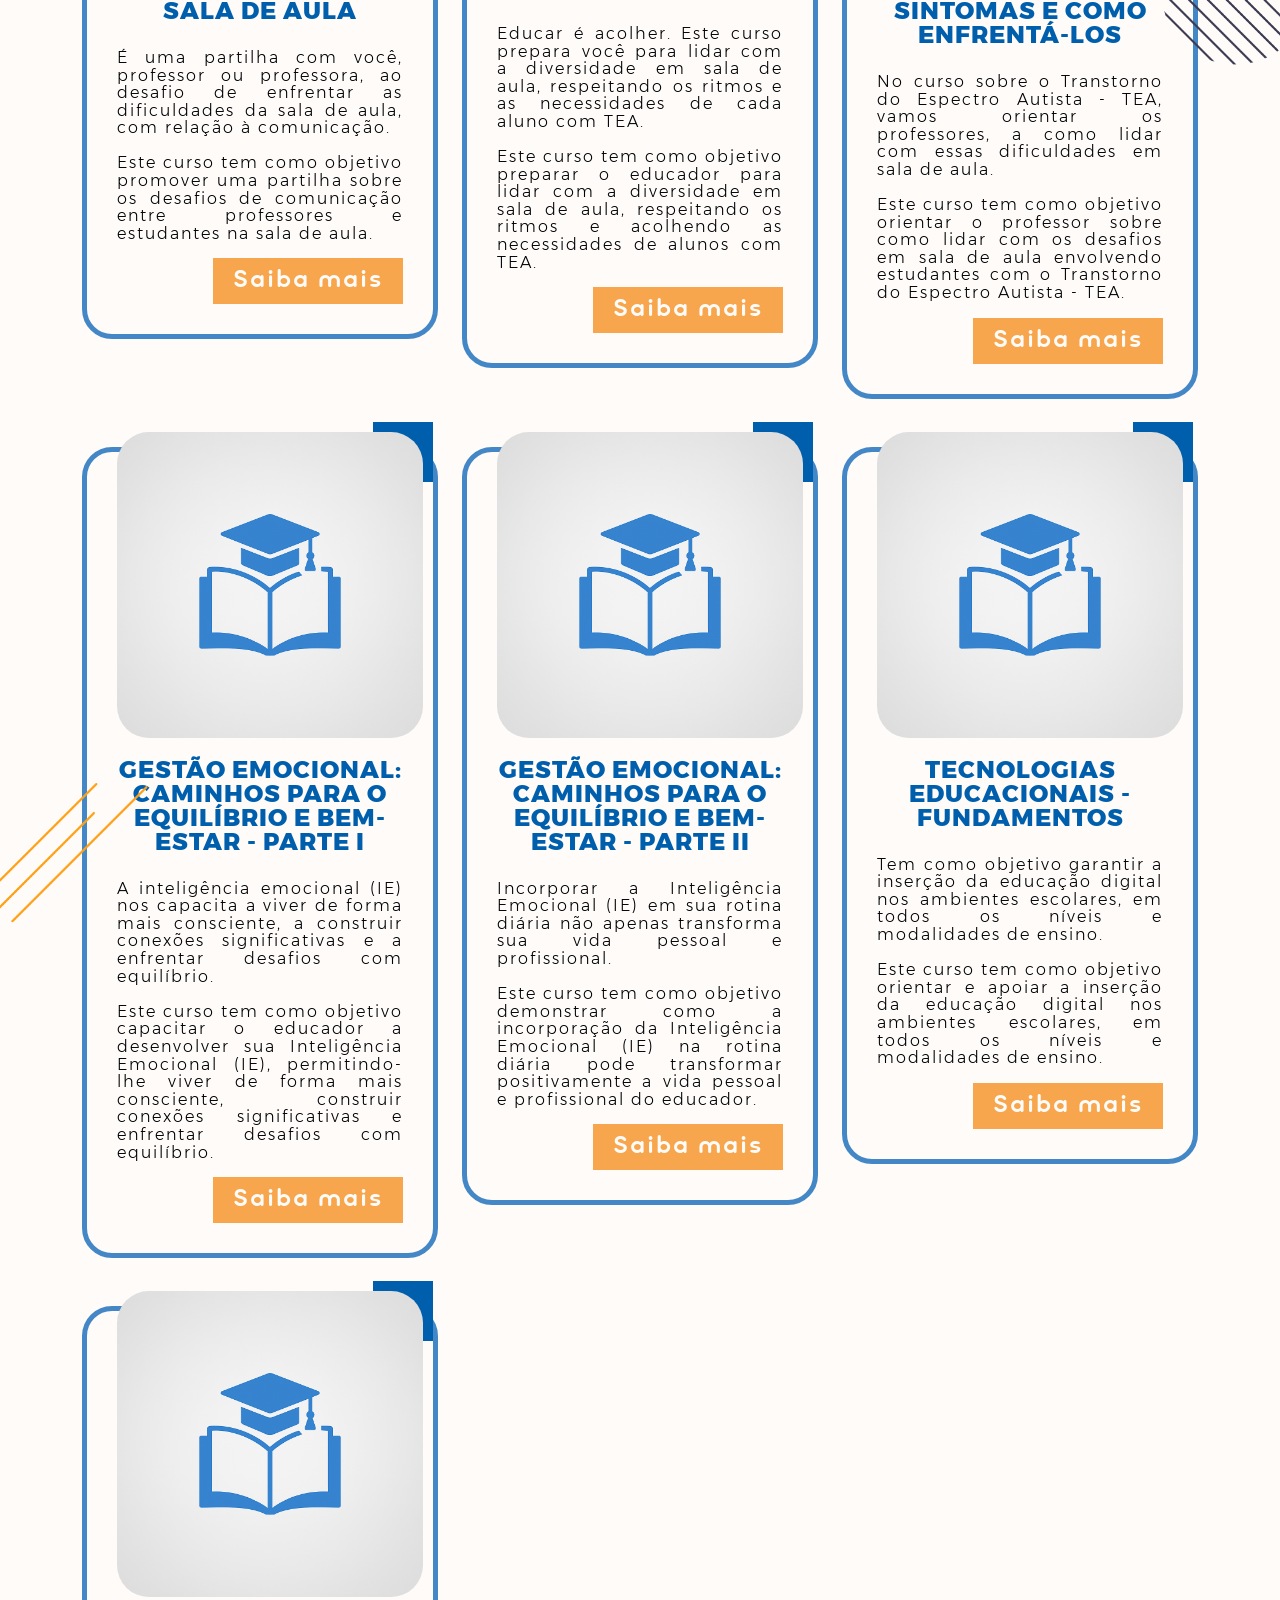
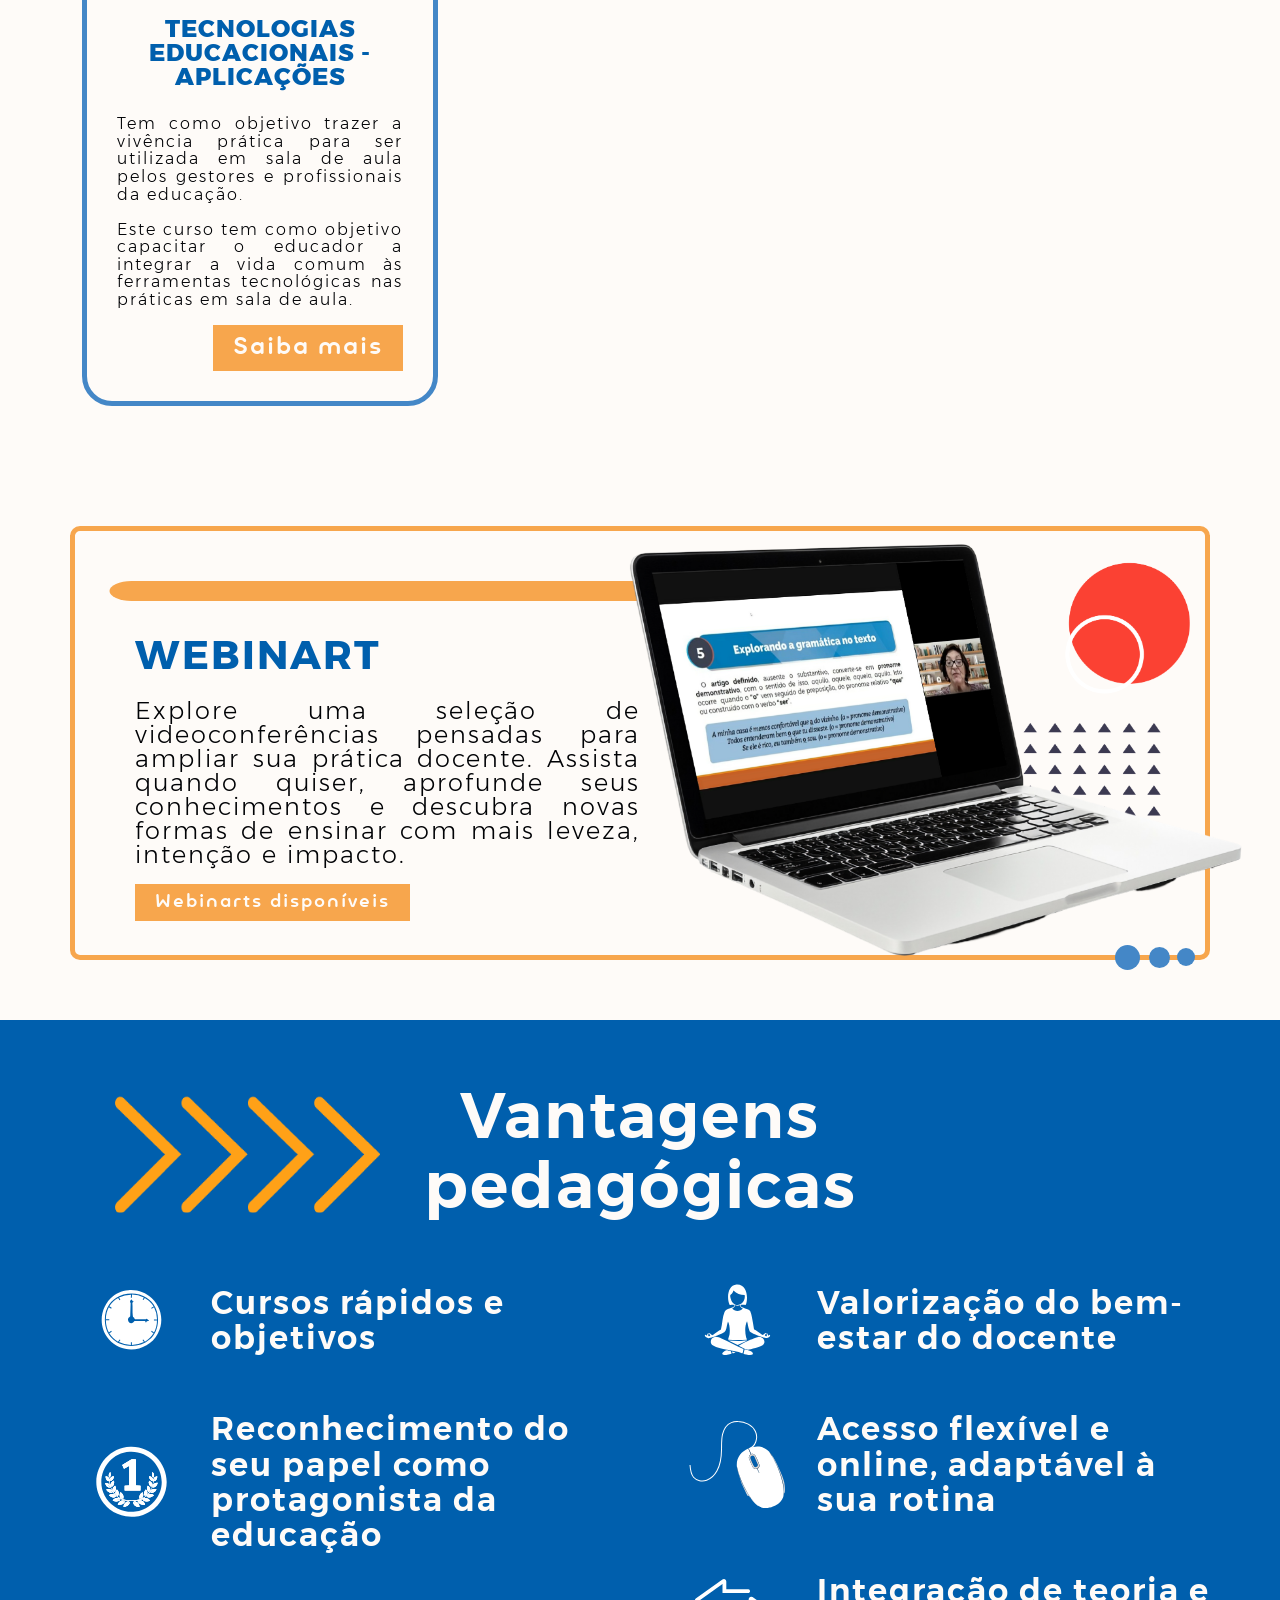
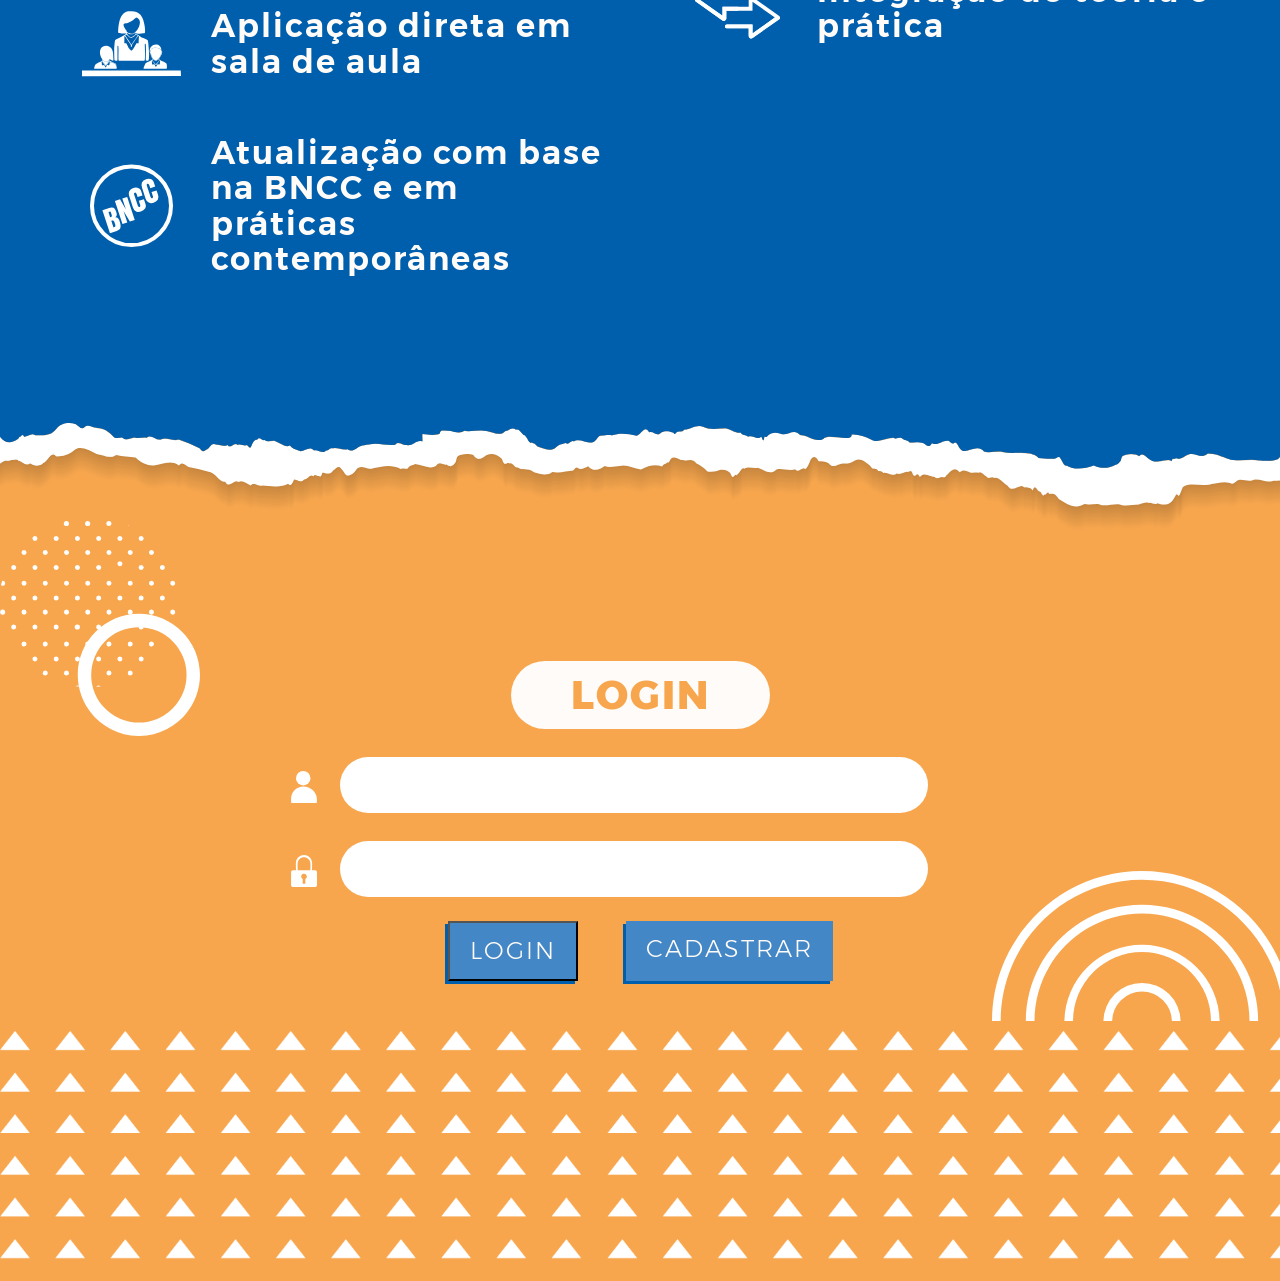
==== commit 08aa90f1: "cards" ====
--- a/index.html
+++ b/index.html
@@ -1,5 +1,5 @@
 <!doctype html>
-<html lang="en">
+<html lang="pt-BR">
   <head>
     <meta charset="utf-8" />
     <meta content="width=device-width, initial-scale=1.0" name="viewport" />
@@ -37,41 +37,14 @@
 
     <script src="assets/components/WiCursoComponent.js" defer></script>
     <script src="assets/components/WiPedagogicalAdvantage.js" defer></script>
+    <script src="assets/components/WiHeaderComponent.js" defer></script>
 
     <!-- Main CSS File -->
     <link href="assets/css/main.css" rel="stylesheet" />
   </head>
 
   <body class="index-page">
-    <header id="header" class="header d-flex align-items-center sticky-top">
-      <div
-        class="container position-relative d-flex align-items-center justify-content-end justify-content-lg-center"
-      >
-        <nav id="navmenu" class="navmenu">
-          <ul>
-            <li>
-              <img
-                class="logo"
-                src="assets/img/logo.svg"
-                alt="logo do wiquadro"
-              />
-            </li>
-            <li><a href="#hero" class="active">Sobre</a></li>
-            <li><a href="#course">Cursos</a></li>
-            <li><a href="#webinart">Webinarts</a></li>
-            <li>
-              <a href="#advantages">Vantagens<br />pedagógicas</a>
-            </li>
-            <!-- <li><a href="#student">Contato</a></li> -->
-            <li><a class="header-button login" href="#login">LOGIN</a></li>
-            <li>
-              <a class="header-button signup" href="#login">CADASTRAR</a>
-            </li>
-          </ul>
-          <i class="mobile-nav-toggle d-lg-none bi bi-list"></i>
-        </nav>
-      </div>
-    </header>
+    <wi-header></wi-header>
 
     <!-- Hero Section -->
     <section id="hero" class="hero section">
@@ -119,131 +92,35 @@
         alt=" linhas paralelas formando um circulo"
       />
       <div class="container" data-aos="fade-up" data-aos-delay="100">
-        <div class="row position-relative">
+        <div class="row">
           <div class="col-12">
             <h2 class="secondary-color text-center">Cursos</h2>
 
-            <div class="swiper swiper-0 init-swiper mx-5">
-              <div class="swiper-wrapper pt-5">
-                <wi-curso
-                  class="swiper-slide"
-                  src="assets/img/cursos/1.png"
-                  alt="curso conhecendo a bncc"
-                  title="CONHECENDO A BNCC"
-                  description="Des&shy;cu&shy;bra co&shy;mo a BNCC po&shy;de ser
-                  a&shy;li&shy;a&shy;da do pro&shy;fes&shy;sor na cons&shy;tru&shy;ção
-                  de u&shy;ma e&shy;du&shy;ca&shy;ção mais jus&shy;ta, co&shy;e&shy;ren&shy;te
-                  e a&shy;li&shy;nha&shy;da com os di&shy;rei&shy;tos de
-                  a&shy;pren&shy;di&shy;za&shy;gem."
-                  button-text="Saiba mais"
-                  href="/course.html#1"
-                >
-                </wi-curso>
-
-                <wi-curso
-                  class="swiper-slide"
-                  src="assets/img/cursos/2.png"
-                  alt="curso a bncc e o ensino da língua portuguesa"
-                  title="A BNCC E O ENSINO DA<br>LÍNGUA PORTUGUESA"
-                  description="A&shy;pren&shy;da a ma&shy;pe&shy;ar
-                  com&shy;pe&shy;tên&shy;ci&shy;as e&shy;spe&shy;cí&shy;fi&shy;cas
-                  da Língua Por&shy;tu&shy;gue&shy;sa na BNCC e a&shy;pli&shy;cá-las
-                  em pro&shy;pos&shy;tas di&shy;dá&shy;ti&shy;cas
-                  con&shy;tex&shy;tu&shy;a&shy;li&shy;za&shy;das."
-                  button-text="Saiba mais"
-                  href="/course.html#2"
-                >
-                </wi-curso>
-
-                <wi-curso
-                  class="swiper-slide"
-                  src="assets/img/cursos/3.png"
-                  alt="curso a bncc e o ensino<br>da matemática"
-                  title="A BNCC E O ENSINO<br>DA MATEMÁTICA"
-                  description="En&shy;ten&shy;da co&shy;mo es&shy;tru&shy;tu&shy;rar
-                  a&shy;ti&shy;vi&shy;da&shy;des ma&shy;te&shy;má&shy;ti&shy;cas que
-                  de&shy;sen&shy;vol&shy;vam ra&shy;ci&shy;o&shy;cí&shy;nio
-                  ló&shy;gi&shy;co,re&shy;so&shy;lu&shy;ção de pro&shy;ble&shy;mas e
-                  ar&shy;gu&shy;men&shy;ta&shy;ção."
-                  button-text="Saiba mais"
-                  href="/course.html#3"
-                >
-                </wi-curso>
-              </div>
-            </div>
-
-            <div
-              class="position-absolute swiper-button-prev swiper-button-prev-0"
-            ></div>
-            <div
-              class="position-absolute swiper-button-next swiper-button-next-0"
-            ></div>
-          </div>
-        </div>
-
-        <div class="row position-relative">
-          <div class="col-12">
-            <div class="swiper swiper-1 init-swiper mx-5">
-              <div class="swiper-wrapper pt-5">
-                <wi-curso
-                  class="swiper-slide"
-                  src="assets/img/cursos/4.png"
-                  alt="curso metodologia ativas"
-                  title="METODOLOGIA ATIVAS"
-                  description="A&shy;pren&shy;da os prin&shy;cí&shy;pi&shy;os da CNV e
-                  a&shy;pren&shy;da téc&shy;ni&shy;cas pa&shy;ra me&shy;lho&shy;rar o
-                  di&shy;á&shy;lo&shy;go, pre&shy;ve&shy;nir con&shy;fli&shy;tos e
-                  pro&shy;mo&shy;ver um am&shy;bi&shy;en&shy;te es&shy;co&shy;lar 
-                  ma&shy;is sa&shy;u&shy;dá&shy;vel."
-                  button-text="Saiba mais"
-                  href="/course.html#4"
-                >
-                </wi-curso>
-
-                <wi-curso
-                  class="swiper-slide"
-                  src="assets/img/cursos/5.png"
-                  alt="curso tea na escola"
-                  title="TEA NA ESCOLA"
-                  description="E&shy;du&shy;car é a&shy;co&shy;lher. Es&shy;te cur&shy;so
-                    pre&shy;pa&shy;ra vo&shy;cê pa&shy;ra li&shy;dar com a
-                    di&shy;ver&shy;si&shy;da&shy;de em sa&shy;la de au&shy;la,
-                    res&shy;pei&shy;tan&shy;do os ri&shy;tmos e as
-                    ne&shy;ces&shy;si&shy;da&shy;des de ca&shy;da a&shy;lu&shy;no
-                    com TEA."
-                  button-text="Saiba mais"
-                  href="/course.html#5"
-                >
-                </wi-curso>
-
-                <wi-curso
-                  class="swiper-slide"
-                  src="assets/img/cursos/6.png"
-                  alt="curso cnv - comunicação não violenta"
-                  title="CNV - COMUNICAÇÃO<br>NÃO VIOLENTA"
-                  description="Do&shy;mi&shy;ne os prin&shy;cí&shy;pi&shy;os da CNV e
-                  a&shy;pren&shy;da téc&shy;ni&shy;cas pa&shy;ra me&shy;lho&shy;rar o
-                  di&shy;á&shy;lo&shy;go, pre&shy;ve&shy;nir con&shy;fli&shy;tos e
-                  pro&shy;mo&shy;ver um am&shy;bi&shy;en&shy;te es&shy;co&shy;lar mais
-                  sa&shy;u&shy;dá&shy;vel."
-                  button-text="Saiba mais"
-                  href="/course.html#6"
-                >
-                </wi-curso>
-              </div>
-            </div>
-
-            <div
-              class="position-absolute swiper-button-prev swiper-button-prev-1"
-            ></div>
-            <div
-              class="position-absolute swiper-button-next swiper-button-next-1"
-            ></div>
+            <div class="row pt-5 gy-5" id="cursos-wrap"></div>
           </div>
         </div>
       </div>
     </section>
     <!-- /Course Section -->
+
+    <script type="module">
+      import { cursos } from "./assets/js/course.js";
+
+      const wrapper = document.getElementById("cursos-wrap");
+
+      for (const id in cursos) {
+        const curso = cursos[id];
+        const wiCurso = document.createElement("wi-curso");
+        wiCurso.setAttribute("class", "col-12 col-md-6 col-lg-4");
+        wiCurso.setAttribute("src", `assets/img/cursos/${id}.png`);
+        wiCurso.setAttribute("alt", curso.titulo.replace(/<br\s*\/?>/gi, " "));
+        wiCurso.setAttribute("title", curso.titulo);
+        wiCurso.setAttribute("description", curso.preview);
+        wiCurso.setAttribute("button-text", "Saiba mais");
+        wiCurso.setAttribute("href", `/course.html#${id}`);
+        wrapper.appendChild(wiCurso);
+      }
+    </script>
 
     <!-- Webinart Section -->
     <section id="webinart" class="webinart section">
--- a/assets/css/main.css
+++ b/assets/css/main.css
@@ -527,6 +527,11 @@
   overflow-x: clip;
 }
 
+wi-curso-detalhe {
+  display: block;
+  scroll-margin-top: 100px;
+}
+
 .background-secondary {
   background-color: var(--secondary-color);
   color: var(--primary-color);
@@ -543,7 +548,8 @@
 
 @media (max-width: 1199px) {
   section,
-  .section {
+  .section,
+  wi-curso-detalhe {
     scroll-margin-top: 66px;
   }
 }
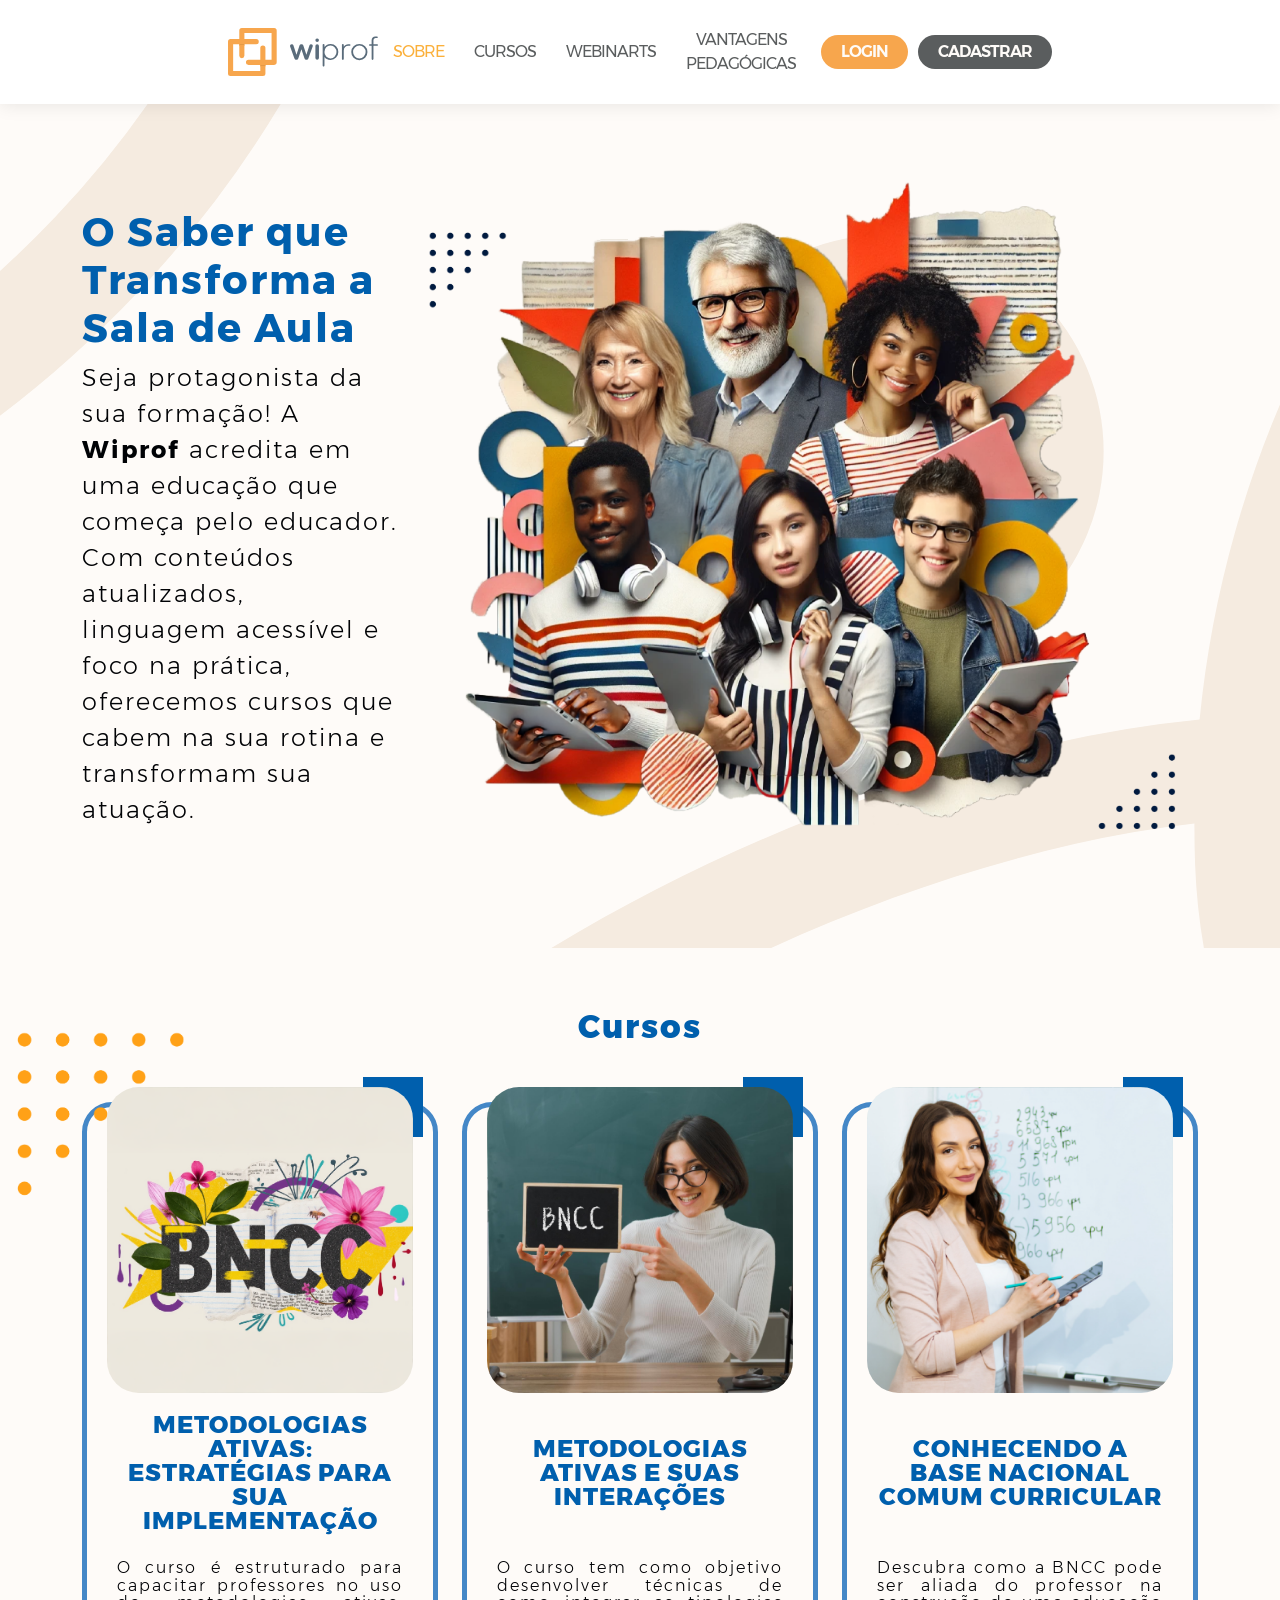
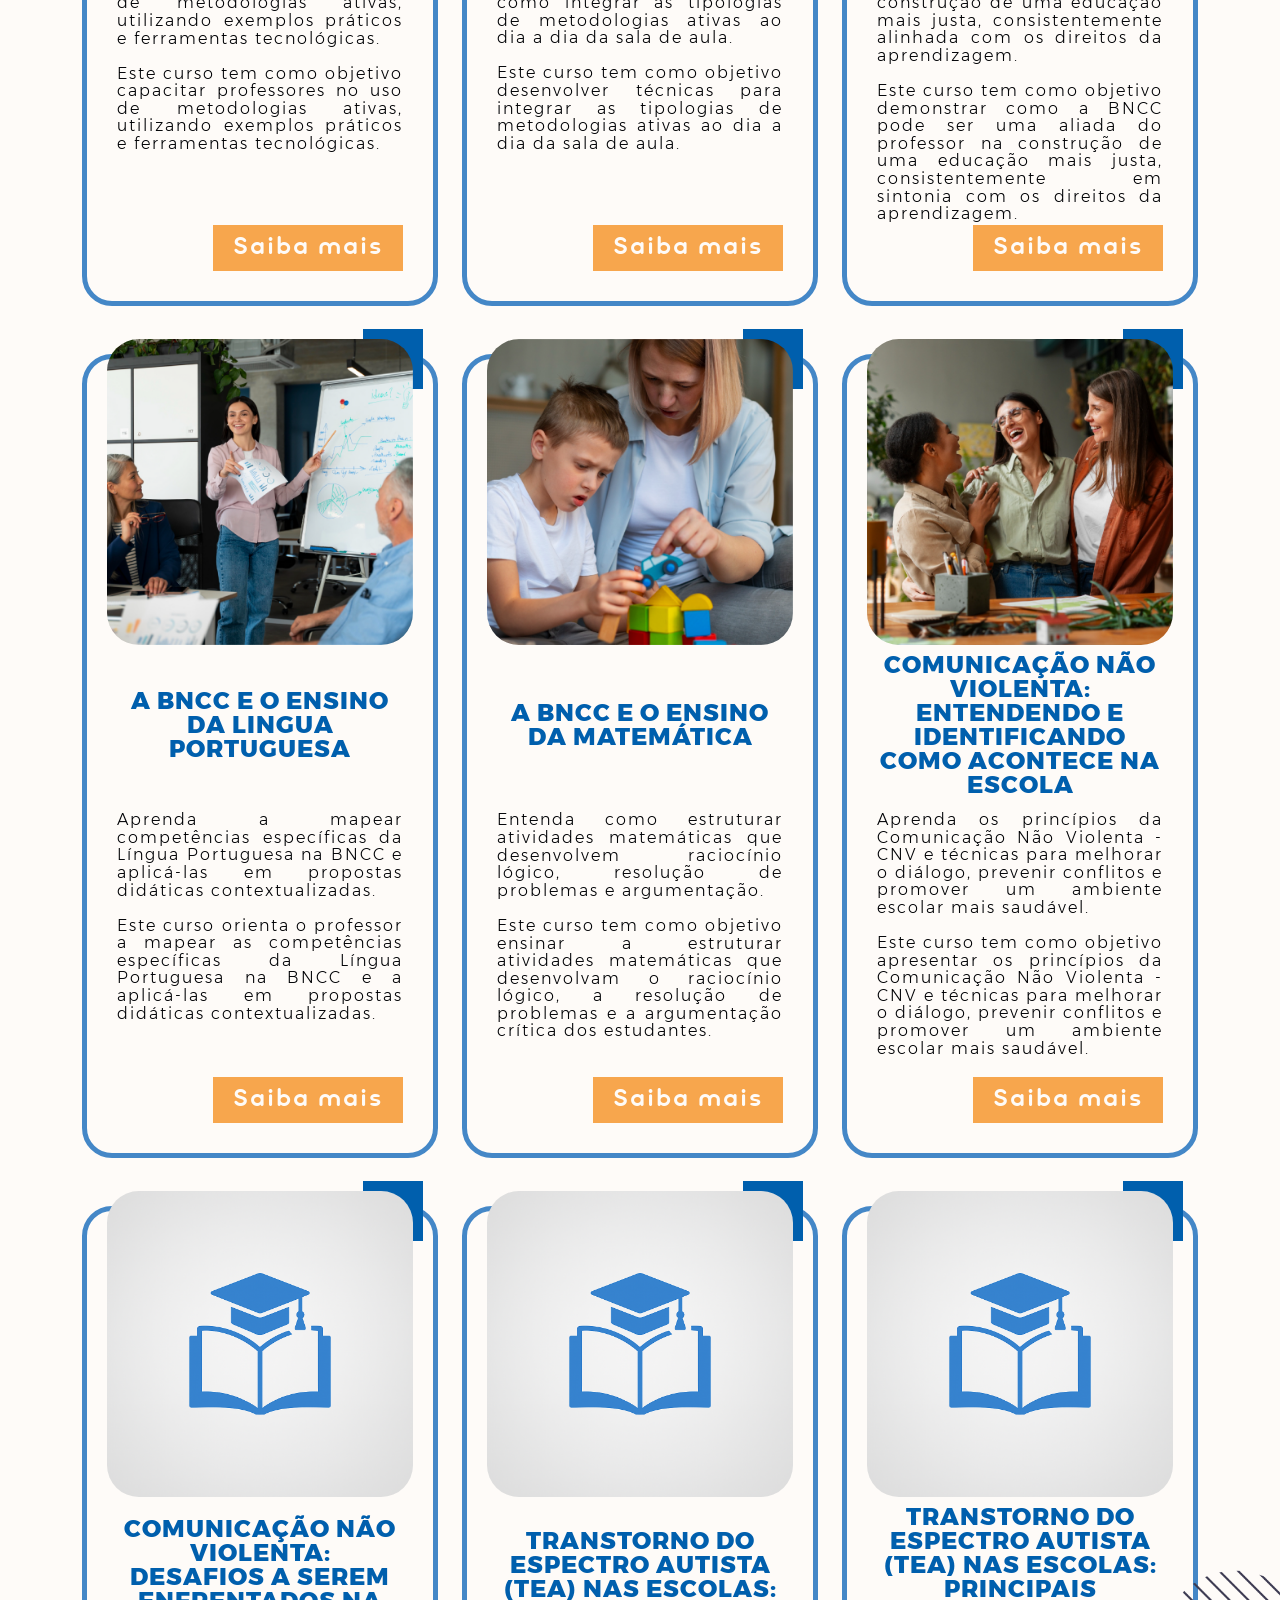
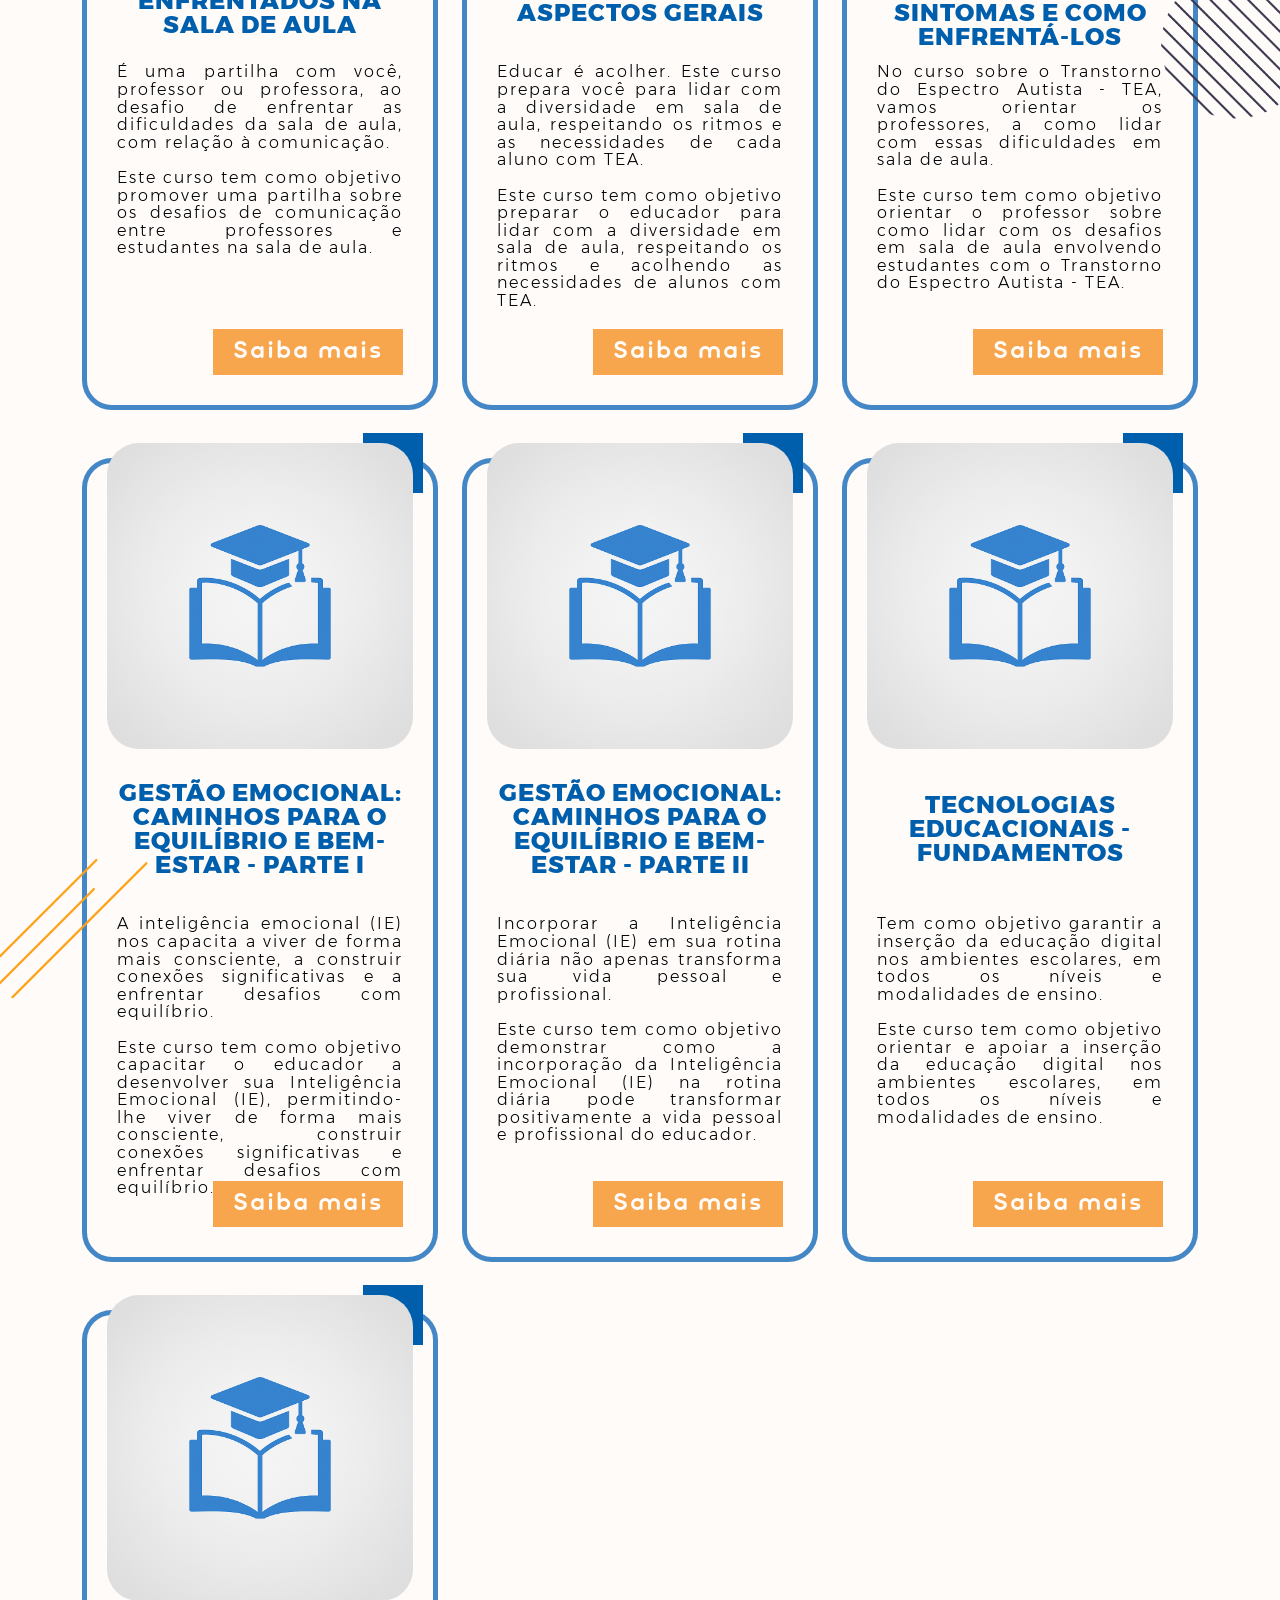
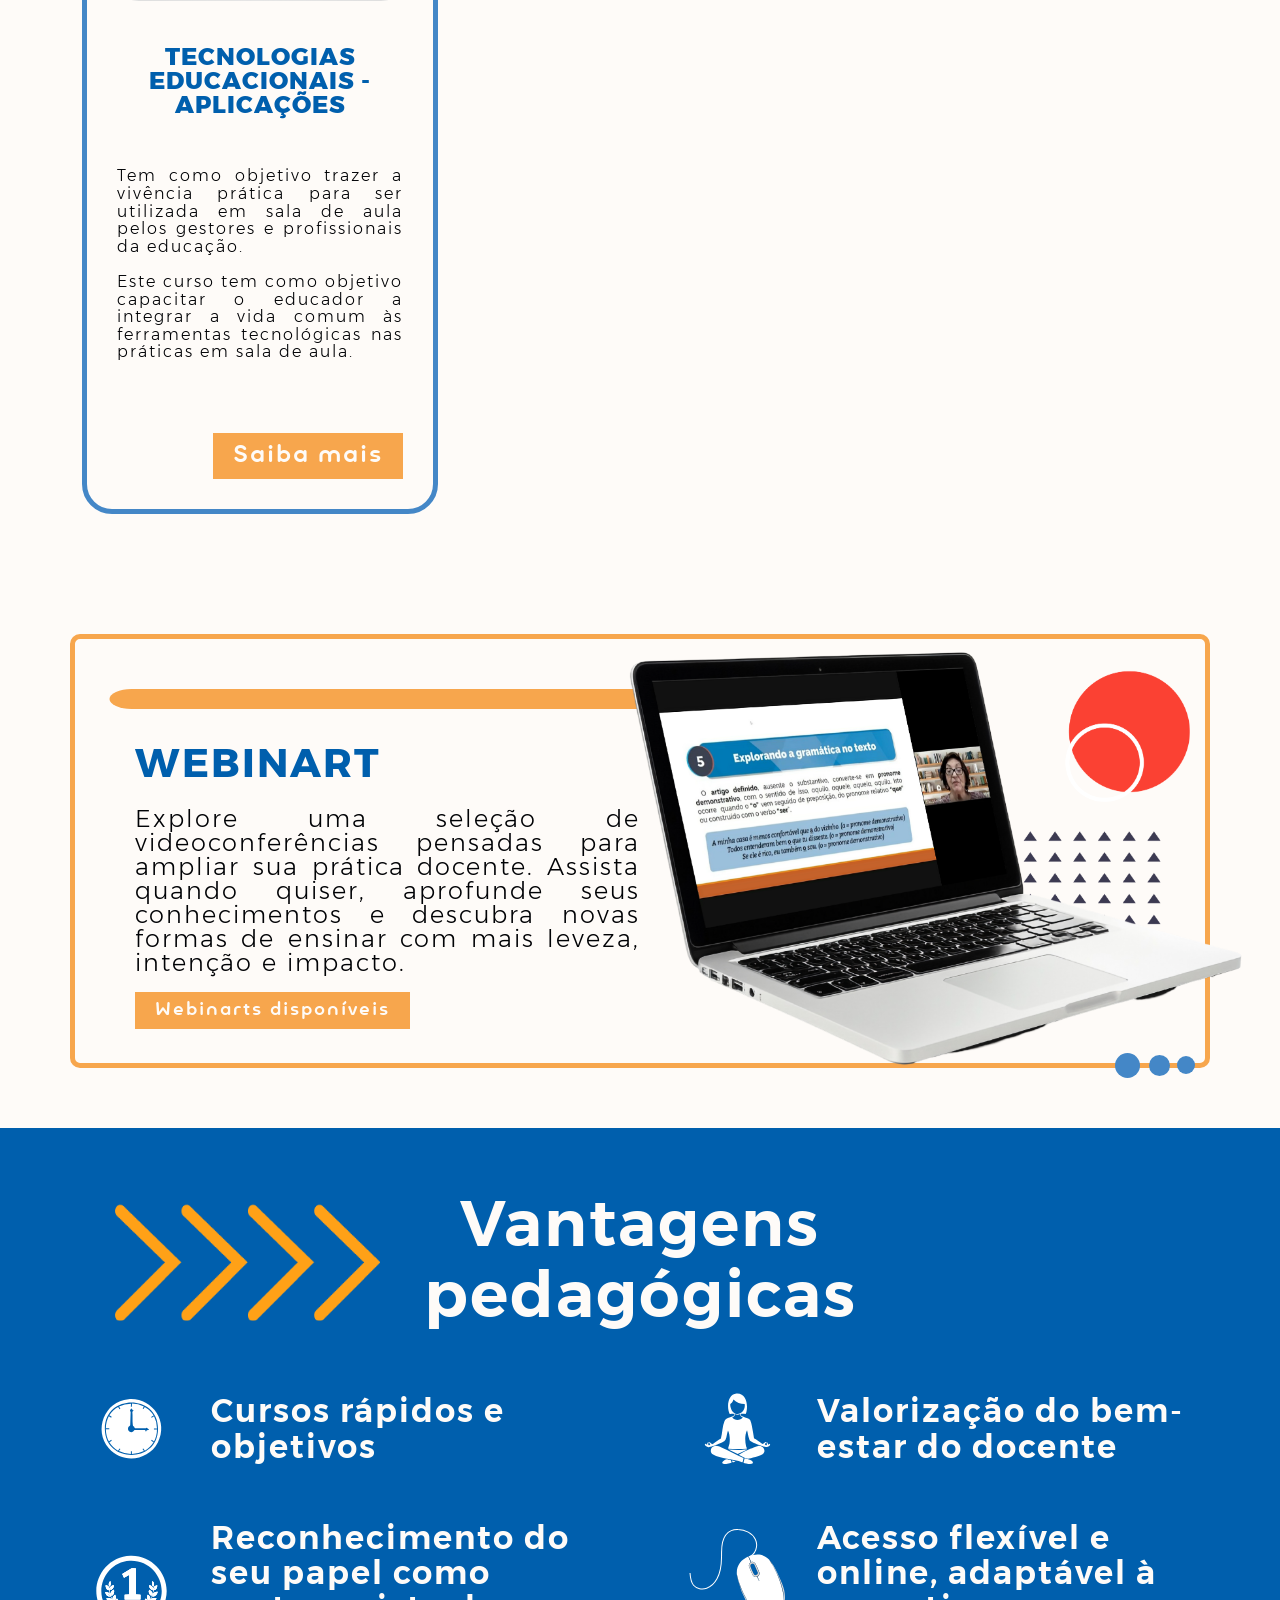
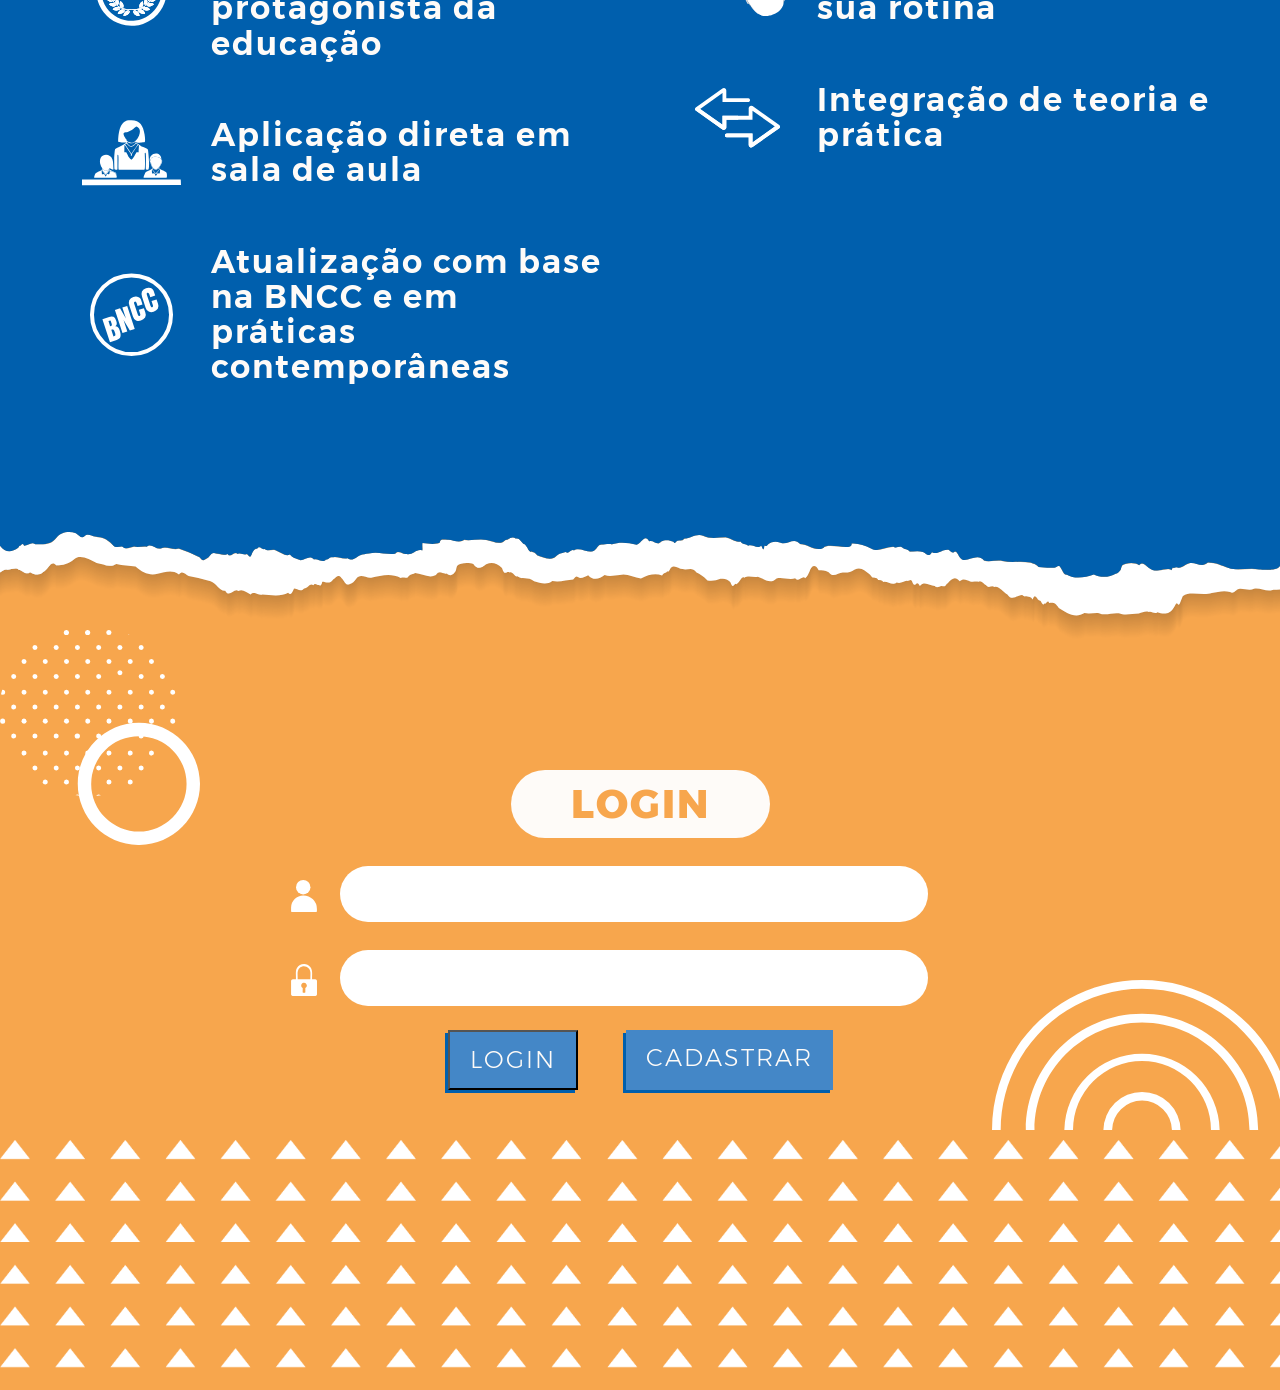
==== commit af67f82c: "ajustes do cards cursos" ====
--- a/index.html
+++ b/index.html
@@ -64,7 +64,7 @@
                 foco na prática, oferecemos cursos que cabem na sua rotina e
                 transformam sua atuação.
               </p>
-              <a href="" class="btn-secondary"> Mais informações </a>
+              <!-- <a href="" class="btn-secondary"> Mais informações </a> -->
             </div>
 
             <div class="container" data-aos="fade-left" data-aos-delay="100">
